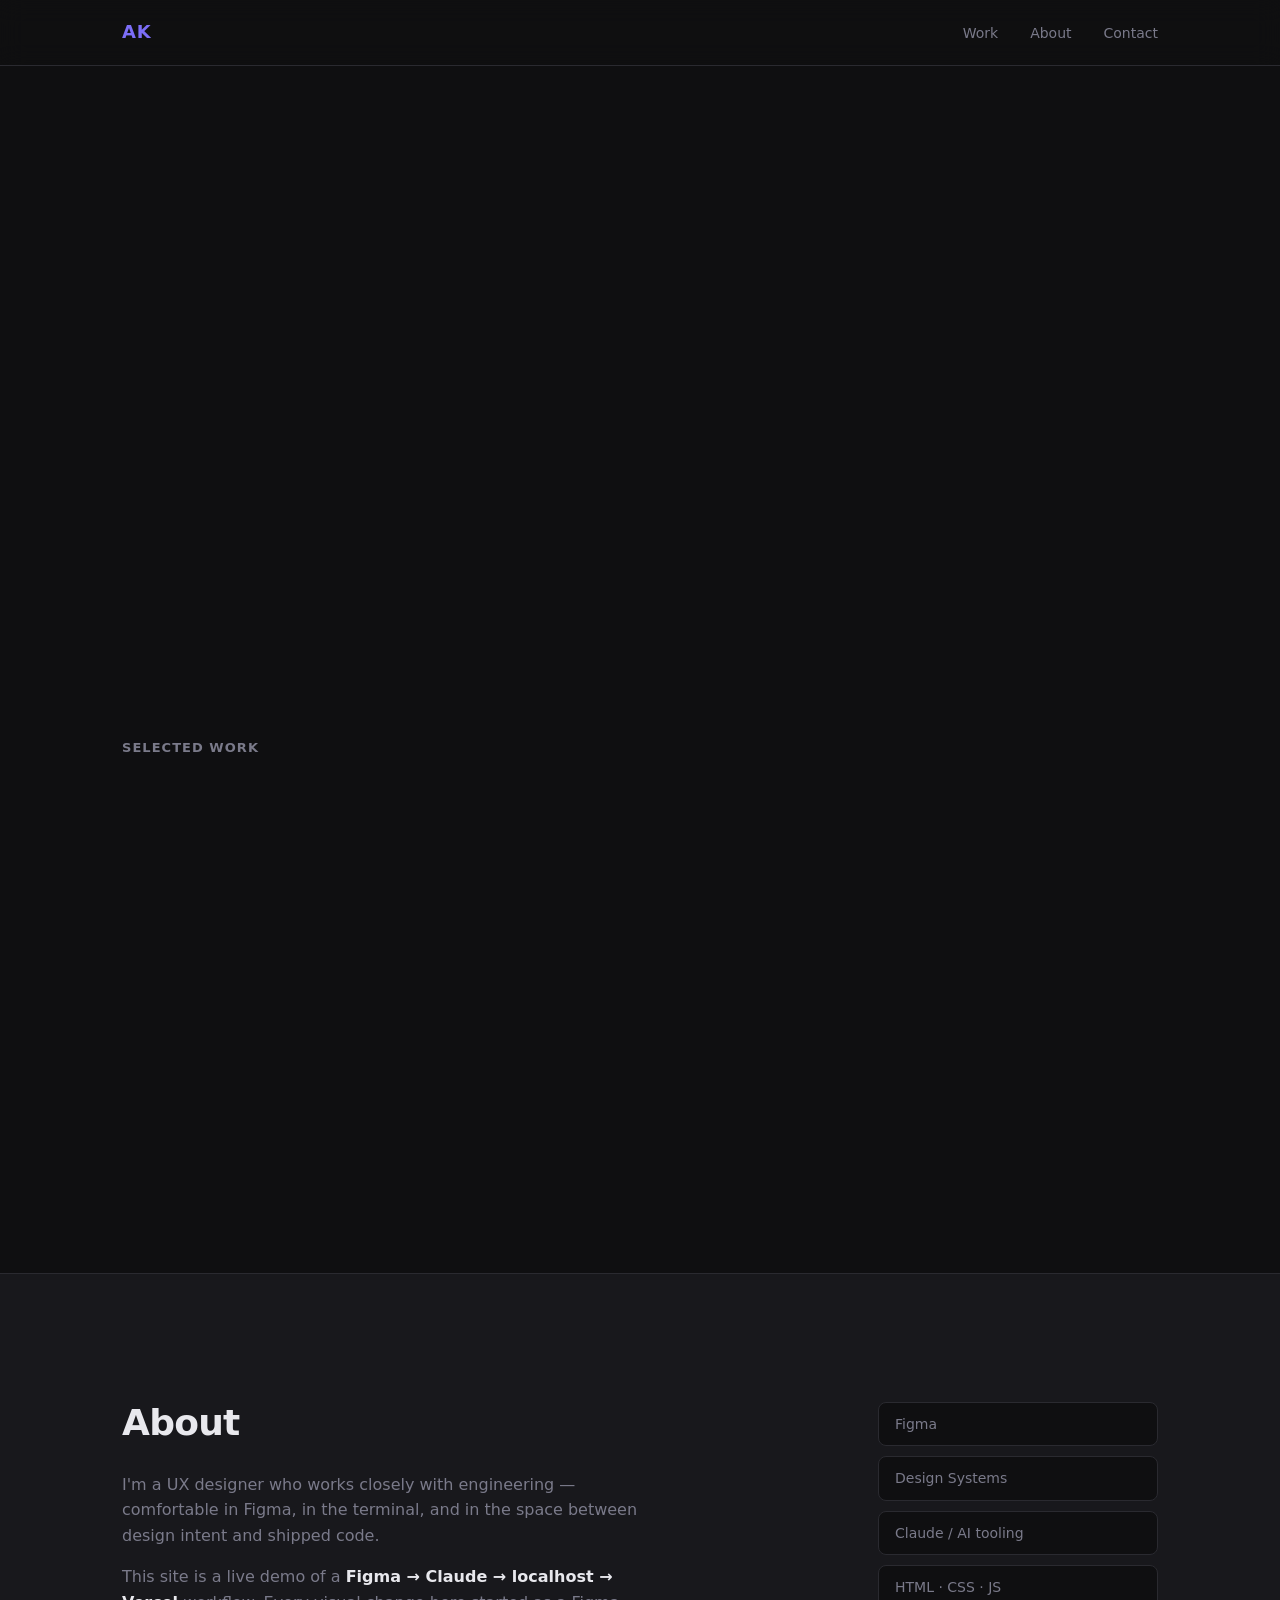
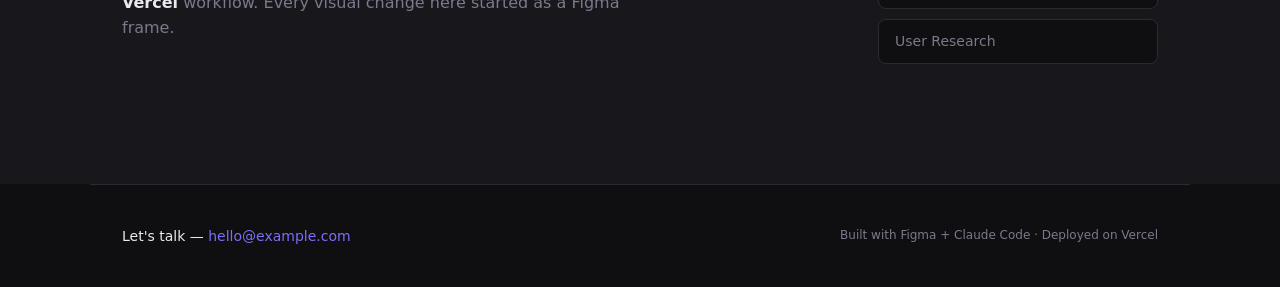
==== index.html @ 48923d6b "Initial scaffold — placeholder portfolio site" ====
<!DOCTYPE html>
<html lang="en">
<head>
  <meta charset="UTF-8" />
  <meta name="viewport" content="width=device-width, initial-scale=1.0" />
  <title>Akanksha — UX Designer</title>
  <link rel="stylesheet" href="style.css" />
</head>
<body>
  <header class="site-header">
    <nav class="nav">
      <span class="nav-logo">AK</span>
      <ul class="nav-links">
        <li><a href="#work">Work</a></li>
        <li><a href="#about">About</a></li>
        <li><a href="#contact">Contact</a></li>
      </ul>
    </nav>
  </header>

  <main>
    <section class="hero">
      <p class="hero-label">UX Designer · Design Systems · AI Workflows</p>
      <h1 class="hero-heading">Designing at the intersection of<br /><em>clarity and complexity.</em></h1>
      <a href="#work" class="btn btn-primary">View Work</a>
    </section>

    <section class="work" id="work">
      <h2 class="section-title">Selected Work</h2>
      <div class="card-grid">
        <article class="card">
          <div class="card-thumb card-thumb--1"></div>
          <div class="card-body">
            <span class="card-tag">Design System</span>
            <h3>Component Library</h3>
            <p>Building scalable UI foundations for enterprise products.</p>
          </div>
        </article>
        <article class="card">
          <div class="card-thumb card-thumb--2"></div>
          <div class="card-body">
            <span class="card-tag">AI Workflow</span>
            <h3>Figma → Code Pipeline</h3>
            <p>Exploring how designers can ship directly with AI assistance.</p>
          </div>
        </article>
        <article class="card">
          <div class="card-thumb card-thumb--3"></div>
          <div class="card-body">
            <span class="card-tag">Product Design</span>
            <h3>Agent Studio</h3>
            <p>Visual composer for insurance AI workflows.</p>
          </div>
        </article>
      </div>
    </section>

    <section class="about" id="about">
      <div class="about-inner">
        <div class="about-text">
          <h2>About</h2>
          <p>I'm a UX designer who works closely with engineering — comfortable in Figma, in the terminal, and in the space between design intent and shipped code.</p>
          <p>This site is a live demo of a <strong>Figma → Claude → localhost → Vercel</strong> workflow. Every visual change here started as a Figma frame.</p>
        </div>
        <div class="about-aside">
          <ul class="skills-list">
            <li>Figma</li>
            <li>Design Systems</li>
            <li>Claude / AI tooling</li>
            <li>HTML · CSS · JS</li>
            <li>User Research</li>
          </ul>
        </div>
      </div>
    </section>
  </main>

  <footer class="site-footer" id="contact">
    <p>Let's talk — <a href="mailto:hello@example.com">hello@example.com</a></p>
    <p class="footer-note">Built with Figma + Claude Code · Deployed on Vercel</p>
  </footer>

  <script src="script.js"></script>
</body>
</html>
---- style.css ----
/* ── Reset & base ── */
*, *::before, *::after { box-sizing: border-box; margin: 0; padding: 0; }

:root {
  --color-bg:        #0f0f11;
  --color-surface:   #18181c;
  --color-border:    #2a2a30;
  --color-text:      #e8e8ed;
  --color-muted:     #7a7a8a;
  --color-accent:    #7c6ef7;
  --color-accent-2:  #f07a4a;

  --font-sans: 'Inter', system-ui, sans-serif;
  --font-serif: 'Georgia', serif;

  --radius: 12px;
  --max-w: 1100px;
  --section-gap: 120px;
}

html { scroll-behavior: smooth; }

body {
  background: var(--color-bg);
  color: var(--color-text);
  font-family: var(--font-sans);
  font-size: 16px;
  line-height: 1.6;
  -webkit-font-smoothing: antialiased;
}

a { color: inherit; text-decoration: none; }

/* ── Nav ── */
.site-header {
  position: sticky;
  top: 0;
  z-index: 100;
  background: rgba(15, 15, 17, 0.8);
  backdrop-filter: blur(12px);
  border-bottom: 1px solid var(--color-border);
}

.nav {
  max-width: var(--max-w);
  margin: 0 auto;
  padding: 18px 32px;
  display: flex;
  align-items: center;
  justify-content: space-between;
}

.nav-logo {
  font-weight: 700;
  font-size: 18px;
  letter-spacing: 0.04em;
  color: var(--color-accent);
}

.nav-links {
  list-style: none;
  display: flex;
  gap: 32px;
}

.nav-links a {
  color: var(--color-muted);
  font-size: 14px;
  font-weight: 500;
  transition: color 0.2s;
}

.nav-links a:hover { color: var(--color-text); }

/* ── Hero ── */
.hero {
  max-width: var(--max-w);
  margin: 0 auto;
  padding: 120px 32px 100px;
}

.hero-label {
  font-size: 13px;
  font-weight: 500;
  letter-spacing: 0.08em;
  text-transform: uppercase;
  color: var(--color-accent);
  margin-bottom: 24px;
}

.hero-heading {
  font-size: clamp(36px, 6vw, 72px);
  font-weight: 700;
  line-height: 1.1;
  letter-spacing: -0.02em;
  margin-bottom: 40px;
  max-width: 800px;
}

.hero-heading em {
  font-style: normal;
  color: var(--color-accent);
}

/* ── Buttons ── */
.btn {
  display: inline-block;
  padding: 14px 28px;
  border-radius: 8px;
  font-size: 14px;
  font-weight: 600;
  transition: opacity 0.2s, transform 0.15s;
}

.btn:hover { opacity: 0.85; transform: translateY(-1px); }

.btn-primary {
  background: var(--color-accent);
  color: #fff;
}

/* ── Work section ── */
.work {
  max-width: var(--max-w);
  margin: 0 auto;
  padding: 0 32px var(--section-gap);
}

.section-title {
  font-size: 13px;
  font-weight: 600;
  letter-spacing: 0.08em;
  text-transform: uppercase;
  color: var(--color-muted);
  margin-bottom: 40px;
}

.card-grid {
  display: grid;
  grid-template-columns: repeat(auto-fill, minmax(300px, 1fr));
  gap: 20px;
}

.card {
  background: var(--color-surface);
  border: 1px solid var(--color-border);
  border-radius: var(--radius);
  overflow: hidden;
  transition: transform 0.2s, border-color 0.2s;
  cursor: pointer;
}

.card:hover {
  transform: translateY(-4px);
  border-color: var(--color-accent);
}

.card-thumb {
  height: 200px;
  background: var(--color-border);
}

.card-thumb--1 { background: linear-gradient(135deg, #2d2060 0%, #7c6ef7 100%); }
.card-thumb--2 { background: linear-gradient(135deg, #3d1f10 0%, #f07a4a 100%); }
.card-thumb--3 { background: linear-gradient(135deg, #0d2d20 0%, #3dba8a 100%); }

.card-body { padding: 20px; }

.card-tag {
  display: inline-block;
  font-size: 11px;
  font-weight: 600;
  letter-spacing: 0.06em;
  text-transform: uppercase;
  color: var(--color-accent);
  margin-bottom: 10px;
}

.card-body h3 {
  font-size: 18px;
  font-weight: 600;
  margin-bottom: 8px;
}

.card-body p {
  font-size: 14px;
  color: var(--color-muted);
  line-height: 1.5;
}

/* ── About ── */
.about {
  border-top: 1px solid var(--color-border);
  background: var(--color-surface);
}

.about-inner {
  max-width: var(--max-w);
  margin: 0 auto;
  padding: var(--section-gap) 32px;
  display: grid;
  grid-template-columns: 1fr 280px;
  gap: 80px;
  align-items: start;
}

.about-text h2 {
  font-size: 36px;
  font-weight: 700;
  letter-spacing: -0.02em;
  margin-bottom: 20px;
}

.about-text p {
  color: var(--color-muted);
  max-width: 520px;
  margin-bottom: 16px;
}

.about-text strong { color: var(--color-text); }

.skills-list {
  list-style: none;
  display: flex;
  flex-direction: column;
  gap: 10px;
  padding-top: 8px;
}

.skills-list li {
  font-size: 14px;
  font-weight: 500;
  color: var(--color-muted);
  padding: 10px 16px;
  background: var(--color-bg);
  border: 1px solid var(--color-border);
  border-radius: 8px;
}

/* ── Footer ── */
.site-footer {
  border-top: 1px solid var(--color-border);
  max-width: var(--max-w);
  margin: 0 auto;
  padding: 40px 32px;
  display: flex;
  justify-content: space-between;
  align-items: center;
  font-size: 14px;
}

.site-footer a { color: var(--color-accent); }
.site-footer a:hover { text-decoration: underline; }

.footer-note { color: var(--color-muted); font-size: 12px; }

/* ── Scroll fade ── */
.fade-target { opacity: 0; transform: translateY(16px); transition: opacity 0.5s ease, transform 0.5s ease; }
.fade-target.visible { opacity: 1; transform: none; }

/* ── Responsive ── */
@media (max-width: 720px) {
  .about-inner { grid-template-columns: 1fr; gap: 40px; }
  .site-footer { flex-direction: column; gap: 8px; text-align: center; }
  .nav { padding: 16px 20px; }
  .hero { padding: 80px 20px 60px; }
  .work { padding: 0 20px 80px; }
}
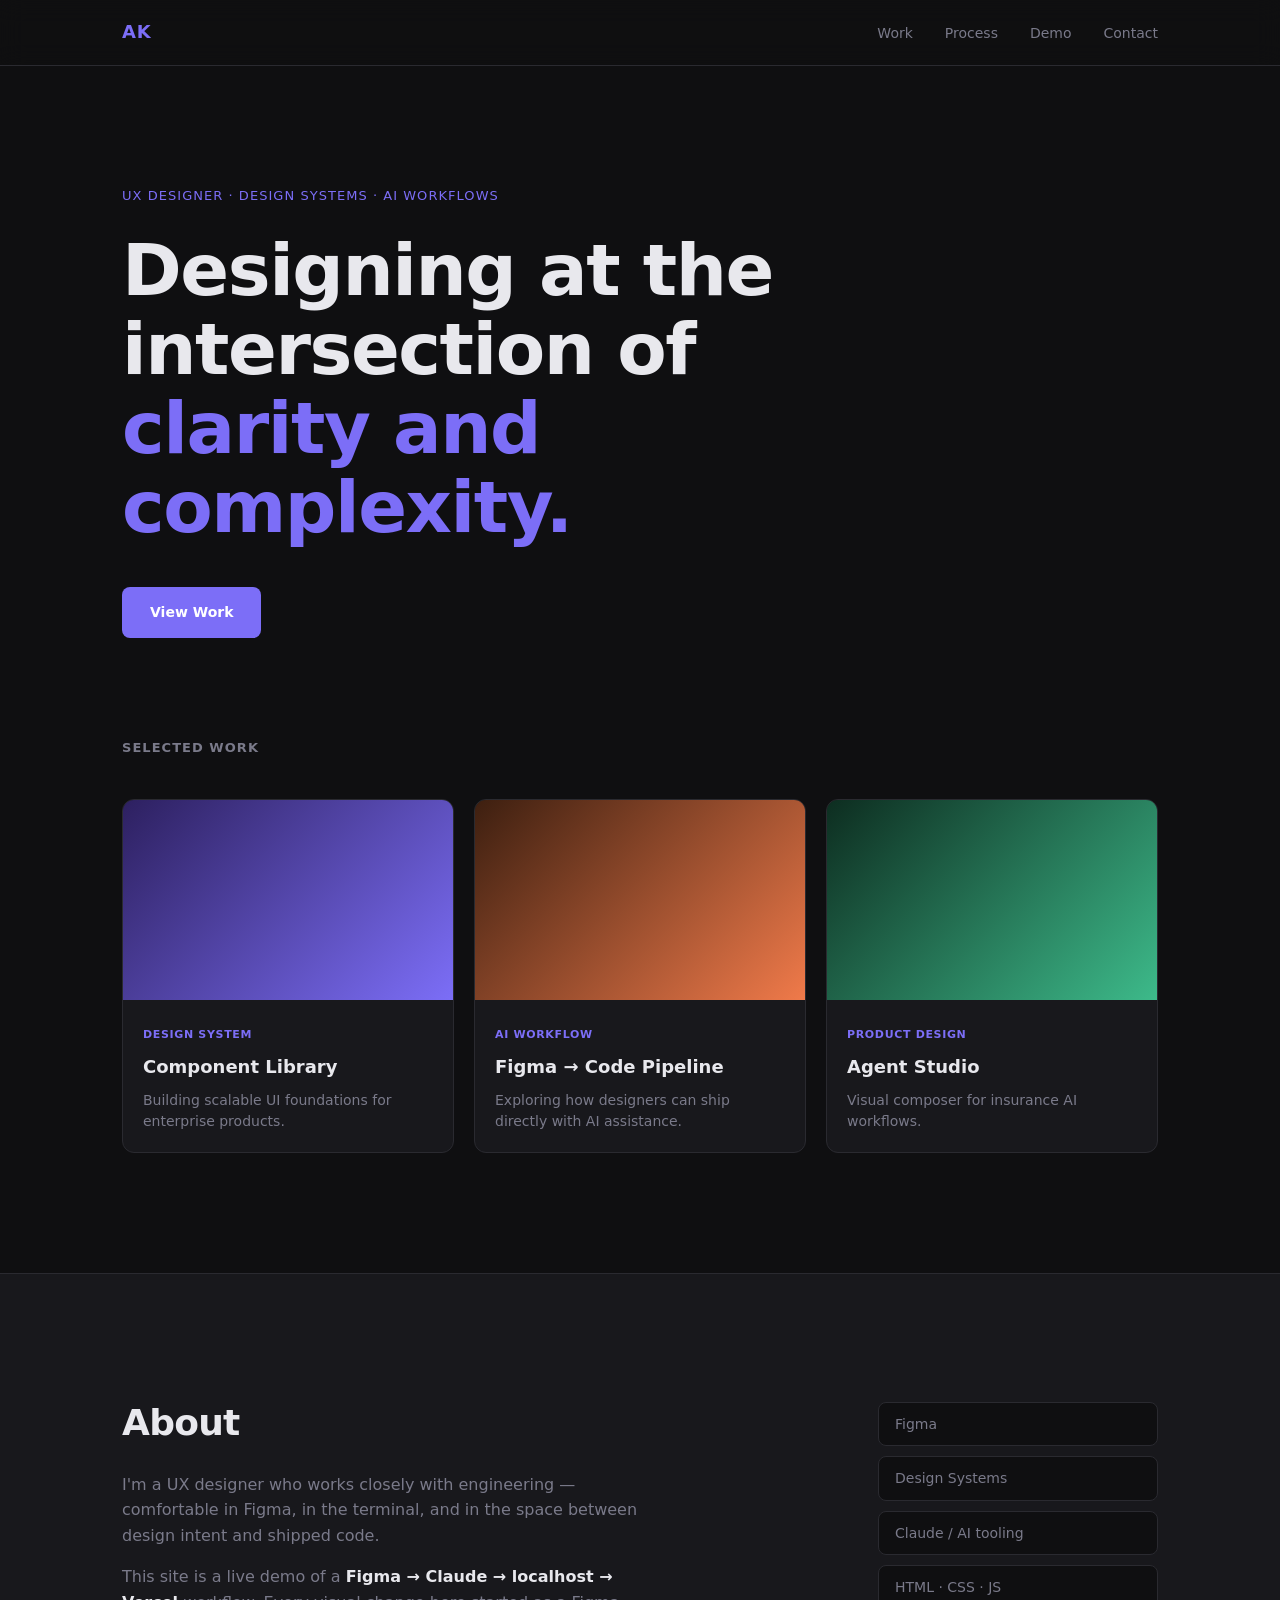
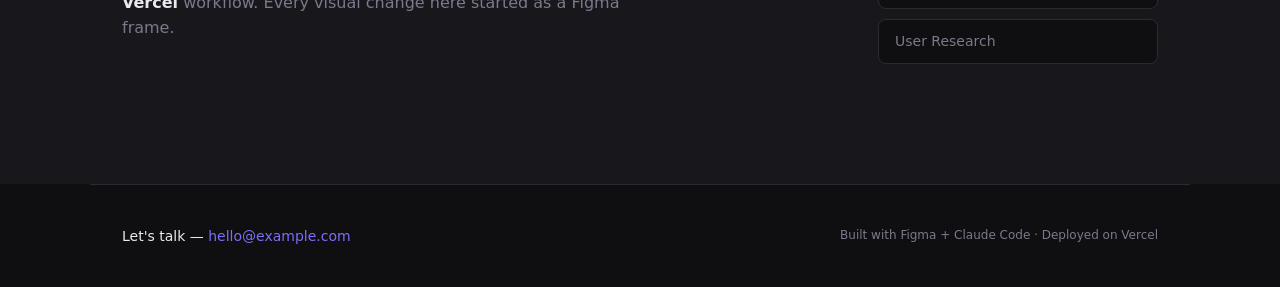
==== commit a0ea930a: "Add process page with workflow illustrations, demo page, and update nav" ====
--- a/index.html
+++ b/index.html
@@ -12,7 +12,8 @@
       <span class="nav-logo">AK</span>
       <ul class="nav-links">
         <li><a href="#work">Work</a></li>
-        <li><a href="#about">About</a></li>
+        <li><a href="process.html">Process</a></li>
+        <li><a href="demo.html">Demo</a></li>
         <li><a href="#contact">Contact</a></li>
       </ul>
     </nav>
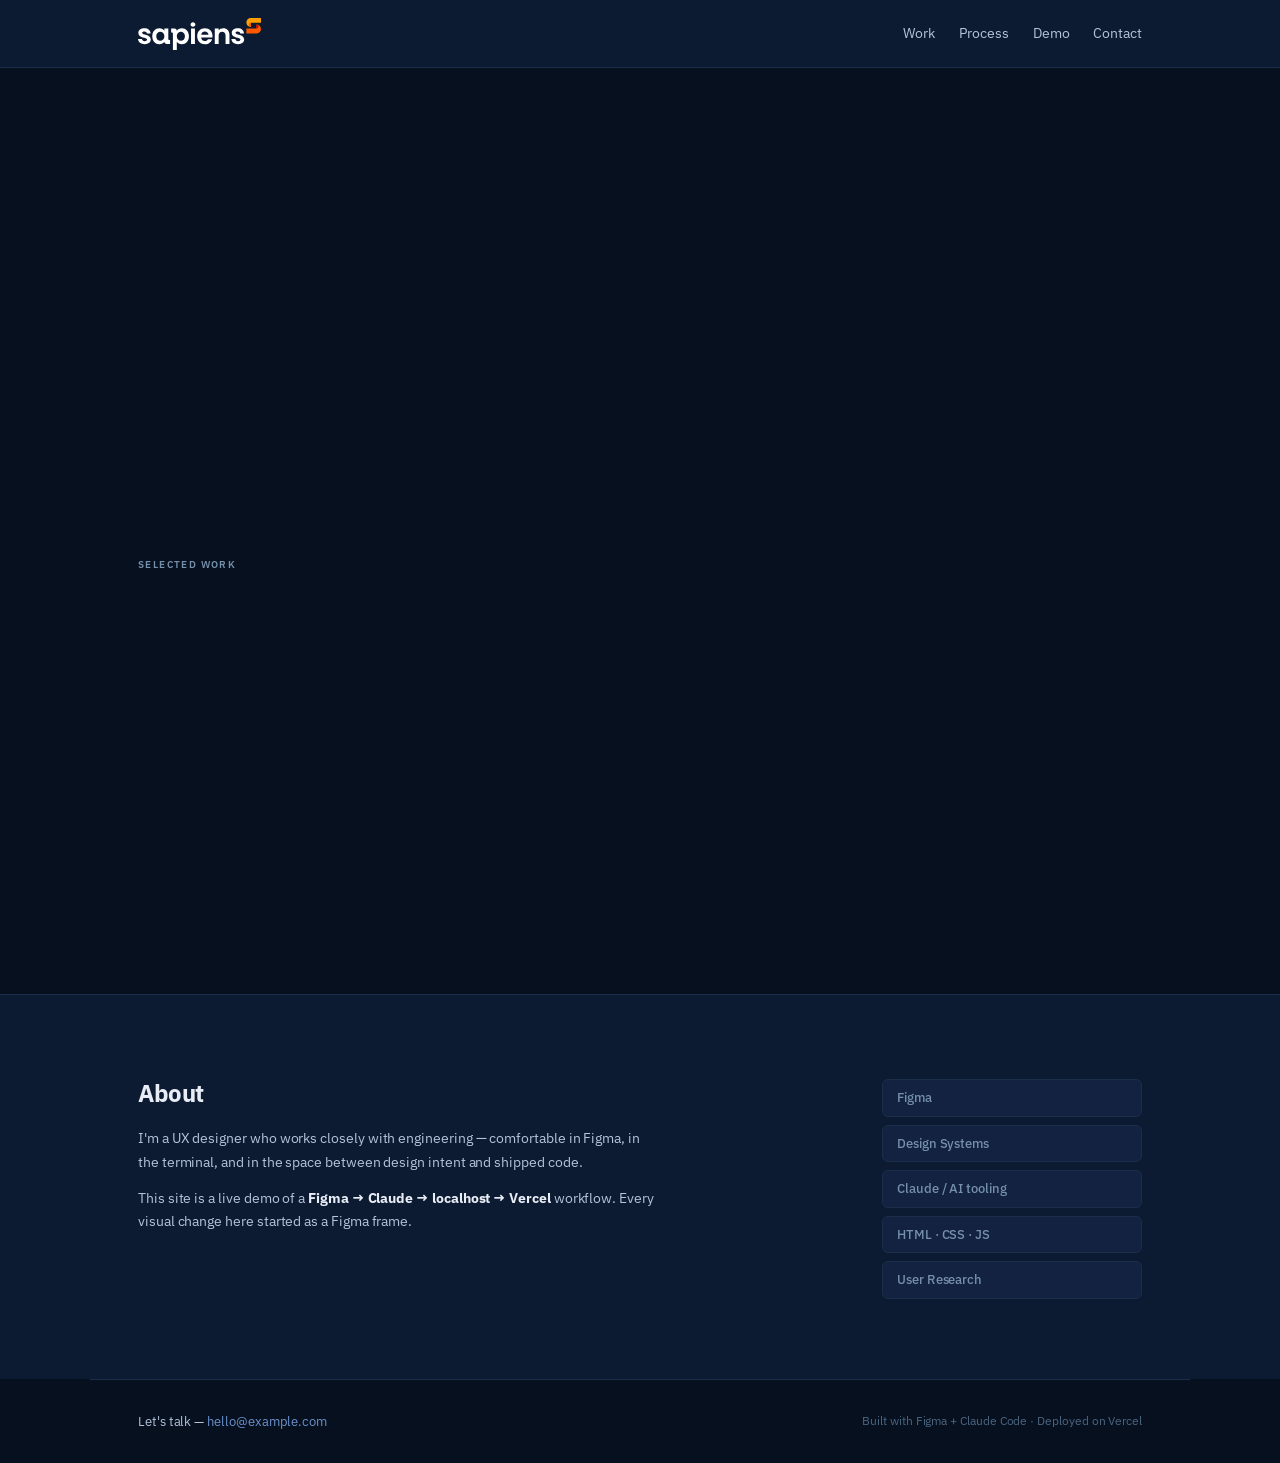
==== commit 613e1360: "Add Sapiens logo, favicon, and apply full design system tokens" ====
--- a/index.html
+++ b/index.html
@@ -4,12 +4,13 @@
   <meta charset="UTF-8" />
   <meta name="viewport" content="width=device-width, initial-scale=1.0" />
   <title>Akanksha — UX Designer</title>
+  <link rel="icon" type="image/svg+xml" href="favicon.svg" />
   <link rel="stylesheet" href="style.css" />
 </head>
 <body>
   <header class="site-header">
     <nav class="nav">
-      <span class="nav-logo">AK</span>
+      <a href="index.html" class="nav-logo"><img src="images/sapiens-logo.svg" alt="Sapiens" /></a>
       <ul class="nav-links">
         <li><a href="#work">Work</a></li>
         <li><a href="process.html">Process</a></li>
--- a/style.css
+++ b/style.css
@@ -1,268 +1,388 @@
-/* ── Reset & base ── */
+/* ── Sapiens Design Tokens ── */
+@import url('https://fonts.googleapis.com/css2?family=IBM+Plex+Mono:wght@400;500;600&family=IBM+Plex+Sans:wght@300;400;500;600;700&display=swap');
+
+:root {
+  /* Surfaces */
+  --bg:              #07101F;
+  --bg-canvas:       #050D17;
+  --surface:         #0D1B32;
+  --surface-solid:   #0D1B32;
+  --surface-raised:  #132240;
+  --surface-sunken:  #060C18;
+
+  /* Borders */
+  --border:          #1A2E4A;
+  --border-strong:   #243D63;
+  --border-subtle:   #0D1D32;
+
+  /* Text */
+  --text-primary:    #E8EDF5;
+  --text-secondary:  #B4C4D8;
+  --text-muted:      #7590AA;
+  --text-subtle:     #4C6580;
+  --text-disabled:   #334E65;
+  --text-on-fill:    #ffffff;
+
+  /* Brand — Saphire navy */
+  --primary:         #6B91CC;
+  --primary-hover:   #7BA1DA;
+  --primary-active:  #4A6BAA;
+  --primary-soft:    rgb(107 145 204 / 0.15);
+  --primary-ring:    rgb(107 145 204 / 0.38);
+  --brand:           var(--primary);
+  --brand-fill:      #3A5FAA;
+  --brand-fill-hover:#4A70BC;
+  --brand-grad-from: #3A5FAA;
+  --brand-grad-to:   #22419C;
+
+  /* Accent — Mandarin orange (nav underline ONLY) */
+  --accent:          #FF5900;
+  --accent-soft:     rgb(255 89 0 / 0.12);
+  --nav-underline:   #FF8240;
+
+  /* Status */
+  --success:         #34D399;
+  --success-soft:    rgb(52 211 153 / 0.12);
+  --warning:         #FBBF24;
+  --warning-soft:    rgb(251 191 36 / 0.12);
+  --danger:          #F87171;
+  --danger-soft:     rgb(248 113 113 / 0.12);
+  --danger-fill:     #C1443C;
+  --info:            #60A5FA;
+  --info-soft:       rgb(96 165 250 / 0.12);
+
+  /* Shadows */
+  --shadow-sm: 0 1px 0 rgb(255 255 255 / 0.03) inset, 0 1px 3px rgb(0 0 0 / 0.3);
+  --shadow-md: 0 2px 4px rgb(0 0 0 / 0.28), 0 8px 20px rgb(0 0 0 / 0.28);
+  --shadow-lg: 0 4px 8px rgb(0 0 0 / 0.35), 0 16px 40px rgb(0 0 0 / 0.42);
+  --shadow-btn: 0 0 1px rgba(3,11,23,.30), 0 1px 1px rgba(3,11,23,.15);
+
+  /* Radii */
+  --radius-xs: 4px;
+  --radius-sm: 6px;
+  --radius:    10px;
+  --radius-lg: 14px;
+  --radius-xl: 20px;
+
+  /* Motion */
+  --duration-fast:   120ms;
+  --duration:        200ms;
+  --duration-slow:   320ms;
+  --ease:            cubic-bezier(0.4, 0, 0.2, 1);
+
+  /* Typography */
+  --font-sans: 'IBM Plex Sans', system-ui, sans-serif;
+  --font-mono: 'IBM Plex Mono', monospace;
+
+  /* Layout */
+  --max-w:     1100px;
+  --nav-h:     68px;
+}
+
+/* ── Reset ── */
 *, *::before, *::after { box-sizing: border-box; margin: 0; padding: 0; }
-
-:root {
-  --color-bg:        #0f0f11;
-  --color-surface:   #18181c;
-  --color-border:    #2a2a30;
-  --color-text:      #e8e8ed;
-  --color-muted:     #7a7a8a;
-  --color-accent:    #7c6ef7;
-  --color-accent-2:  #f07a4a;
-
-  --font-sans: 'Inter', system-ui, sans-serif;
-  --font-serif: 'Georgia', serif;
-
-  --radius: 12px;
-  --max-w: 1100px;
-  --section-gap: 120px;
-}
-
 html { scroll-behavior: smooth; }
 
 body {
-  background: var(--color-bg);
-  color: var(--color-text);
+  background: var(--bg);
+  color: var(--text-primary);
   font-family: var(--font-sans);
-  font-size: 16px;
-  line-height: 1.6;
+  font-size: 13px;
+  line-height: 1.5;
+  letter-spacing: -0.005em;
   -webkit-font-smoothing: antialiased;
+  text-rendering: optimizeLegibility;
 }
 
 a { color: inherit; text-decoration: none; }
 
-/* ── Nav ── */
+/* ── Navigation (Sapiens TopBar) ── */
 .site-header {
   position: sticky;
   top: 0;
   z-index: 100;
-  background: rgba(15, 15, 17, 0.8);
-  backdrop-filter: blur(12px);
-  border-bottom: 1px solid var(--color-border);
+  background: var(--surface-solid);
+  border-bottom: 1px solid var(--border);
+  height: var(--nav-h);
 }
 
 .nav {
   max-width: var(--max-w);
   margin: 0 auto;
-  padding: 18px 32px;
+  padding: 0 48px;
+  height: 100%;
   display: flex;
   align-items: center;
   justify-content: space-between;
 }
 
 .nav-logo {
-  font-weight: 700;
-  font-size: 18px;
-  letter-spacing: 0.04em;
-  color: var(--color-accent);
+  display: flex;
+  align-items: center;
+  height: 32px;
+}
+
+.nav-logo img {
+  height: 32px;
+  width: auto;
+  display: block;
 }
 
 .nav-links {
   list-style: none;
   display: flex;
-  gap: 32px;
+  gap: 24px;
+  align-items: center;
 }
 
 .nav-links a {
-  color: var(--color-muted);
+  position: relative;
+  color: var(--text-secondary);
   font-size: 14px;
+  font-weight: 400;
+  padding-bottom: 4px;
+  transition: color var(--duration-fast) var(--ease);
+}
+
+.nav-links a:hover { color: var(--text-primary); }
+
+/* Active nav tab — orange underline (Sapiens spec: this is the ONLY place accent is used) */
+.nav-links a[style*="color: var(--color-text)"],
+.nav-links a.active {
+  color: var(--text-primary);
   font-weight: 500;
-  transition: color 0.2s;
-}
-
-.nav-links a:hover { color: var(--color-text); }
+}
+
+.nav-links a[style*="color: var(--color-text)"]::after,
+.nav-links a.active::after {
+  content: '';
+  position: absolute;
+  bottom: -2px;
+  left: 0;
+  right: 0;
+  height: 2px;
+  border-radius: 1px;
+  background: var(--nav-underline);
+}
 
 /* ── Hero ── */
 .hero {
   max-width: var(--max-w);
   margin: 0 auto;
-  padding: 120px 32px 100px;
+  padding: 100px 48px 80px;
 }
 
 .hero-label {
-  font-size: 13px;
-  font-weight: 500;
-  letter-spacing: 0.08em;
+  font-size: 10px;
+  font-weight: 600;
+  letter-spacing: 0.14em;
   text-transform: uppercase;
-  color: var(--color-accent);
-  margin-bottom: 24px;
+  color: var(--text-muted);
+  margin-bottom: 20px;
 }
 
 .hero-heading {
-  font-size: clamp(36px, 6vw, 72px);
+  font-size: clamp(32px, 5vw, 60px);
   font-weight: 700;
   line-height: 1.1;
   letter-spacing: -0.02em;
-  margin-bottom: 40px;
+  color: var(--text-primary);
+  margin-bottom: 36px;
   max-width: 800px;
 }
 
 .hero-heading em {
   font-style: normal;
-  color: var(--color-accent);
+  background: linear-gradient(135deg, var(--brand-grad-from), var(--brand-grad-to));
+  -webkit-background-clip: text;
+  -webkit-text-fill-color: transparent;
+  background-clip: text;
 }
 
 /* ── Buttons ── */
 .btn {
-  display: inline-block;
-  padding: 14px 28px;
-  border-radius: 8px;
+  display: inline-flex;
+  align-items: center;
+  gap: 6px;
+  padding: 0 20px;
+  height: 40px;
+  border-radius: var(--radius-sm);
+  font-family: var(--font-sans);
   font-size: 14px;
-  font-weight: 600;
-  transition: opacity 0.2s, transform 0.15s;
-}
-
-.btn:hover { opacity: 0.85; transform: translateY(-1px); }
+  font-weight: 500;
+  transition: background var(--duration-fast) var(--ease),
+              box-shadow var(--duration-fast) var(--ease),
+              transform var(--duration-fast) var(--ease);
+  box-shadow: var(--shadow-btn);
+  cursor: pointer;
+  border: none;
+}
+
+.btn:hover { transform: translateY(-1px); }
 
 .btn-primary {
-  background: var(--color-accent);
-  color: #fff;
-}
+  background: var(--brand-fill);
+  color: var(--text-on-fill);
+}
+
+.btn-primary:hover { background: var(--brand-fill-hover); }
 
 /* ── Work section ── */
 .work {
   max-width: var(--max-w);
   margin: 0 auto;
-  padding: 0 32px var(--section-gap);
+  padding: 0 48px 80px;
 }
 
 .section-title {
-  font-size: 13px;
+  font-size: 10px;
   font-weight: 600;
-  letter-spacing: 0.08em;
+  letter-spacing: 0.14em;
   text-transform: uppercase;
-  color: var(--color-muted);
-  margin-bottom: 40px;
+  color: var(--text-muted);
+  margin-bottom: 32px;
 }
 
 .card-grid {
   display: grid;
   grid-template-columns: repeat(auto-fill, minmax(300px, 1fr));
-  gap: 20px;
+  gap: 16px;
 }
 
 .card {
-  background: var(--color-surface);
-  border: 1px solid var(--color-border);
+  background: var(--surface);
+  border: 1px solid var(--border);
   border-radius: var(--radius);
   overflow: hidden;
-  transition: transform 0.2s, border-color 0.2s;
+  box-shadow: var(--shadow-sm);
+  transition: transform var(--duration) var(--ease),
+              border-color var(--duration) var(--ease),
+              box-shadow var(--duration) var(--ease);
   cursor: pointer;
 }
 
 .card:hover {
-  transform: translateY(-4px);
-  border-color: var(--color-accent);
+  transform: translateY(-3px);
+  border-color: var(--border-strong);
+  box-shadow: var(--shadow-md);
 }
 
 .card-thumb {
-  height: 200px;
-  background: var(--color-border);
-}
-
-.card-thumb--1 { background: linear-gradient(135deg, #2d2060 0%, #7c6ef7 100%); }
-.card-thumb--2 { background: linear-gradient(135deg, #3d1f10 0%, #f07a4a 100%); }
-.card-thumb--3 { background: linear-gradient(135deg, #0d2d20 0%, #3dba8a 100%); }
-
-.card-body { padding: 20px; }
+  height: 180px;
+}
+
+.card-thumb--1 { background: linear-gradient(135deg, #0A1526 0%, #3A5FAA 100%); }
+.card-thumb--2 { background: linear-gradient(135deg, #1A0E00 0%, #FF5900 100%); }
+.card-thumb--3 { background: linear-gradient(135deg, #0A1B32 0%, #22419C 100%); }
+
+.card-body { padding: 16px; }
 
 .card-tag {
   display: inline-block;
-  font-size: 11px;
+  font-size: 10px;
   font-weight: 600;
-  letter-spacing: 0.06em;
+  letter-spacing: 0.12em;
   text-transform: uppercase;
-  color: var(--color-accent);
-  margin-bottom: 10px;
+  color: var(--primary);
+  margin-bottom: 8px;
 }
 
 .card-body h3 {
-  font-size: 18px;
+  font-size: 15px;
   font-weight: 600;
-  margin-bottom: 8px;
+  color: var(--text-primary);
+  margin-bottom: 6px;
 }
 
 .card-body p {
-  font-size: 14px;
-  color: var(--color-muted);
-  line-height: 1.5;
+  font-size: 13px;
+  color: var(--text-muted);
+  line-height: 1.6;
 }
 
 /* ── About ── */
 .about {
-  border-top: 1px solid var(--color-border);
-  background: var(--color-surface);
+  border-top: 1px solid var(--border);
+  background: var(--surface);
 }
 
 .about-inner {
   max-width: var(--max-w);
   margin: 0 auto;
-  padding: var(--section-gap) 32px;
+  padding: 80px 48px;
   display: grid;
-  grid-template-columns: 1fr 280px;
+  grid-template-columns: 1fr 260px;
   gap: 80px;
   align-items: start;
 }
 
 .about-text h2 {
-  font-size: 36px;
+  font-size: 24px;
   font-weight: 700;
   letter-spacing: -0.02em;
-  margin-bottom: 20px;
+  color: var(--text-primary);
+  margin-bottom: 16px;
 }
 
 .about-text p {
-  color: var(--color-muted);
+  font-size: 14px;
+  color: var(--text-secondary);
   max-width: 520px;
-  margin-bottom: 16px;
-}
-
-.about-text strong { color: var(--color-text); }
+  margin-bottom: 12px;
+  line-height: 1.7;
+}
+
+.about-text strong { color: var(--text-primary); }
 
 .skills-list {
   list-style: none;
   display: flex;
   flex-direction: column;
-  gap: 10px;
-  padding-top: 8px;
+  gap: 8px;
+  padding-top: 4px;
 }
 
 .skills-list li {
-  font-size: 14px;
+  font-size: 13px;
   font-weight: 500;
-  color: var(--color-muted);
-  padding: 10px 16px;
-  background: var(--color-bg);
-  border: 1px solid var(--color-border);
-  border-radius: 8px;
+  color: var(--text-muted);
+  padding: 8px 14px;
+  background: var(--surface-raised);
+  border: 1px solid var(--border);
+  border-radius: var(--radius-sm);
 }
 
 /* ── Footer ── */
 .site-footer {
-  border-top: 1px solid var(--color-border);
-  max-width: var(--max-w);
-  margin: 0 auto;
-  padding: 40px 32px;
+  border-top: 1px solid var(--border);
+  max-width: var(--max-w);
+  margin: 0 auto;
+  padding: 32px 48px;
   display: flex;
   justify-content: space-between;
   align-items: center;
-  font-size: 14px;
-}
-
-.site-footer a { color: var(--color-accent); }
+  font-size: 13px;
+  color: var(--text-secondary);
+}
+
+.site-footer a { color: var(--primary); }
 .site-footer a:hover { text-decoration: underline; }
-
-.footer-note { color: var(--color-muted); font-size: 12px; }
+.footer-note { color: var(--text-subtle); font-size: 12px; }
 
 /* ── Scroll fade ── */
-.fade-target { opacity: 0; transform: translateY(16px); transition: opacity 0.5s ease, transform 0.5s ease; }
+.fade-target { opacity: 0; transform: translateY(12px); transition: opacity var(--duration-slow) var(--ease), transform var(--duration-slow) var(--ease); }
 .fade-target.visible { opacity: 1; transform: none; }
+
+/* ── Reduced motion ── */
+@media (prefers-reduced-motion: reduce) {
+  *, *::before, *::after { animation-duration: 0.01ms !important; transition-duration: 0.01ms !important; }
+}
 
 /* ── Responsive ── */
 @media (max-width: 720px) {
-  .about-inner { grid-template-columns: 1fr; gap: 40px; }
-  .site-footer { flex-direction: column; gap: 8px; text-align: center; }
-  .nav { padding: 16px 20px; }
-  .hero { padding: 80px 20px 60px; }
-  .work { padding: 0 20px 80px; }
-}
+  .nav { padding: 0 20px; }
+  .hero { padding: 60px 20px 48px; }
+  .work { padding: 0 20px 60px; }
+  .about-inner { grid-template-columns: 1fr; gap: 32px; padding: 48px 20px; }
+  .site-footer { flex-direction: column; gap: 8px; text-align: center; padding: 24px 20px; }
+}
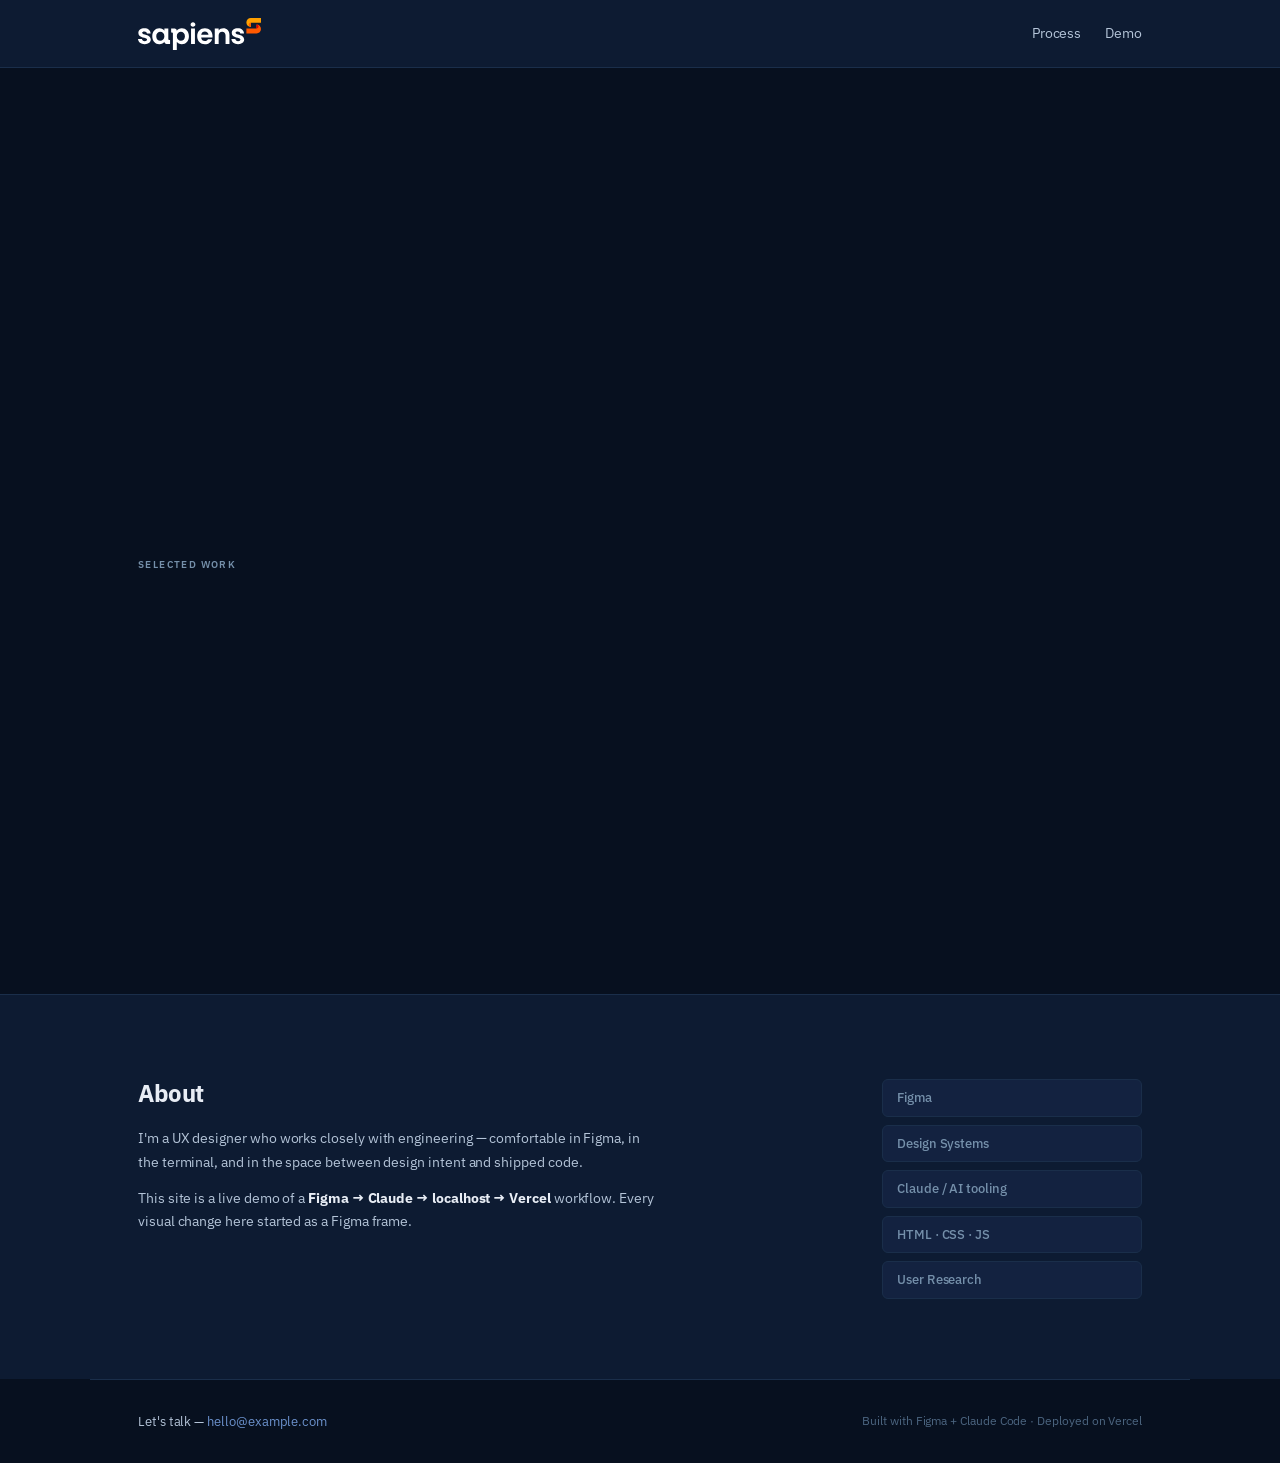
==== commit cd9c7a2f: "Add real screenshots for steps 1-8, update nav, fix layouts" ====
--- a/index.html
+++ b/index.html
@@ -12,10 +12,8 @@
     <nav class="nav">
       <a href="index.html" class="nav-logo"><img src="images/sapiens-logo.svg" alt="Sapiens" /></a>
       <ul class="nav-links">
-        <li><a href="#work">Work</a></li>
         <li><a href="process.html">Process</a></li>
         <li><a href="demo.html">Demo</a></li>
-        <li><a href="#contact">Contact</a></li>
       </ul>
     </nav>
   </header>
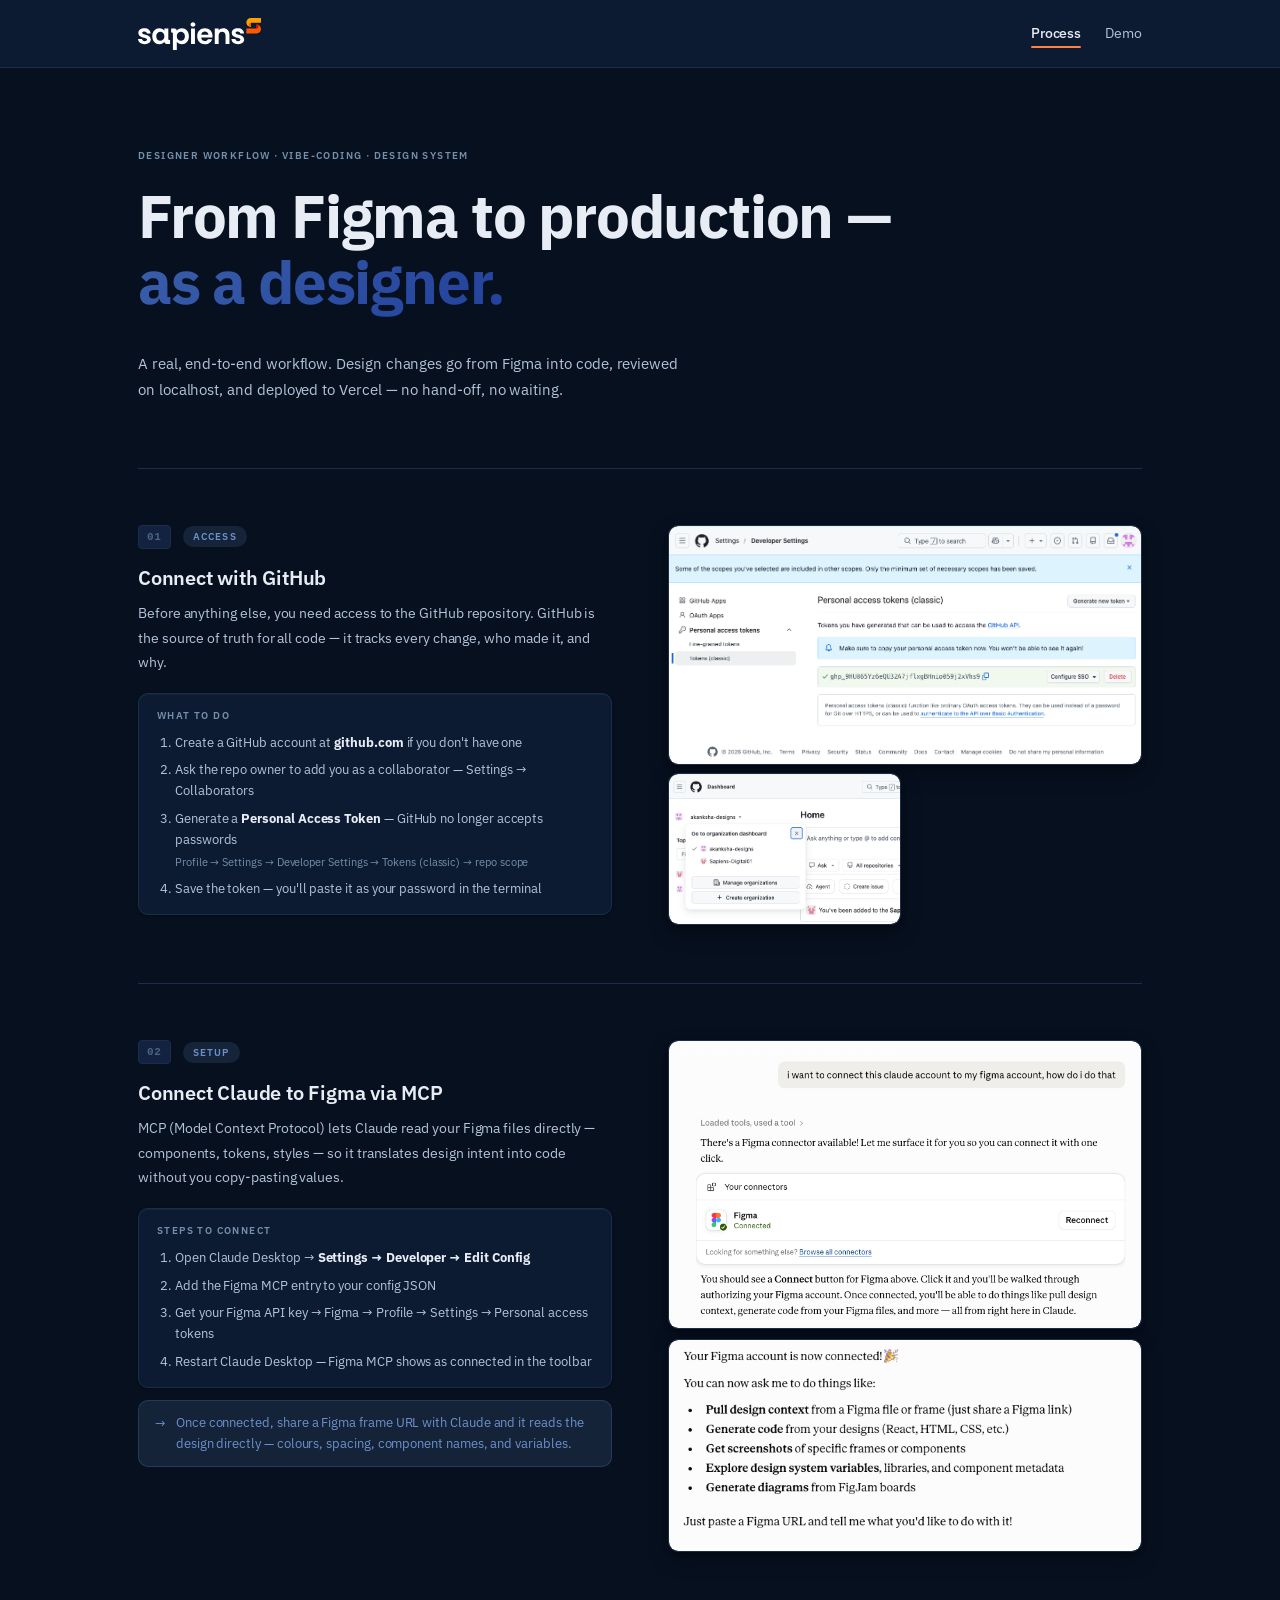
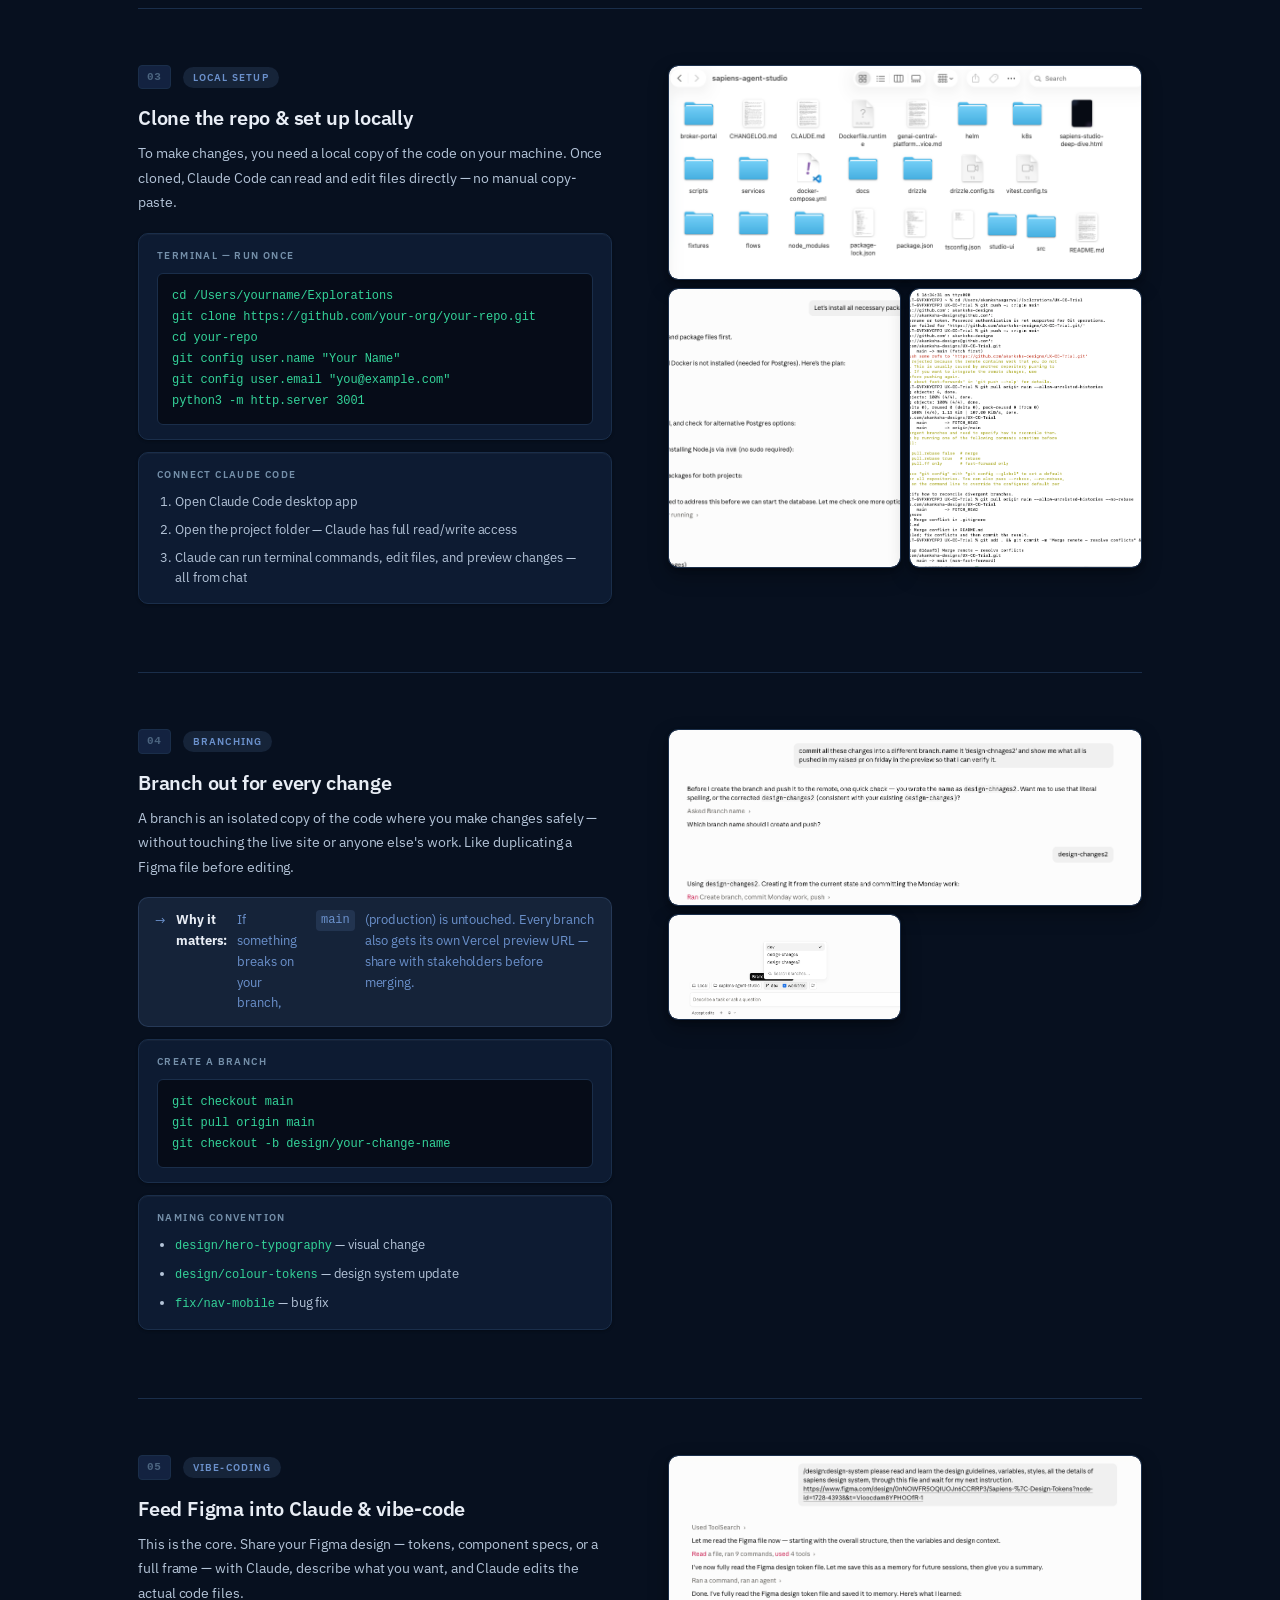
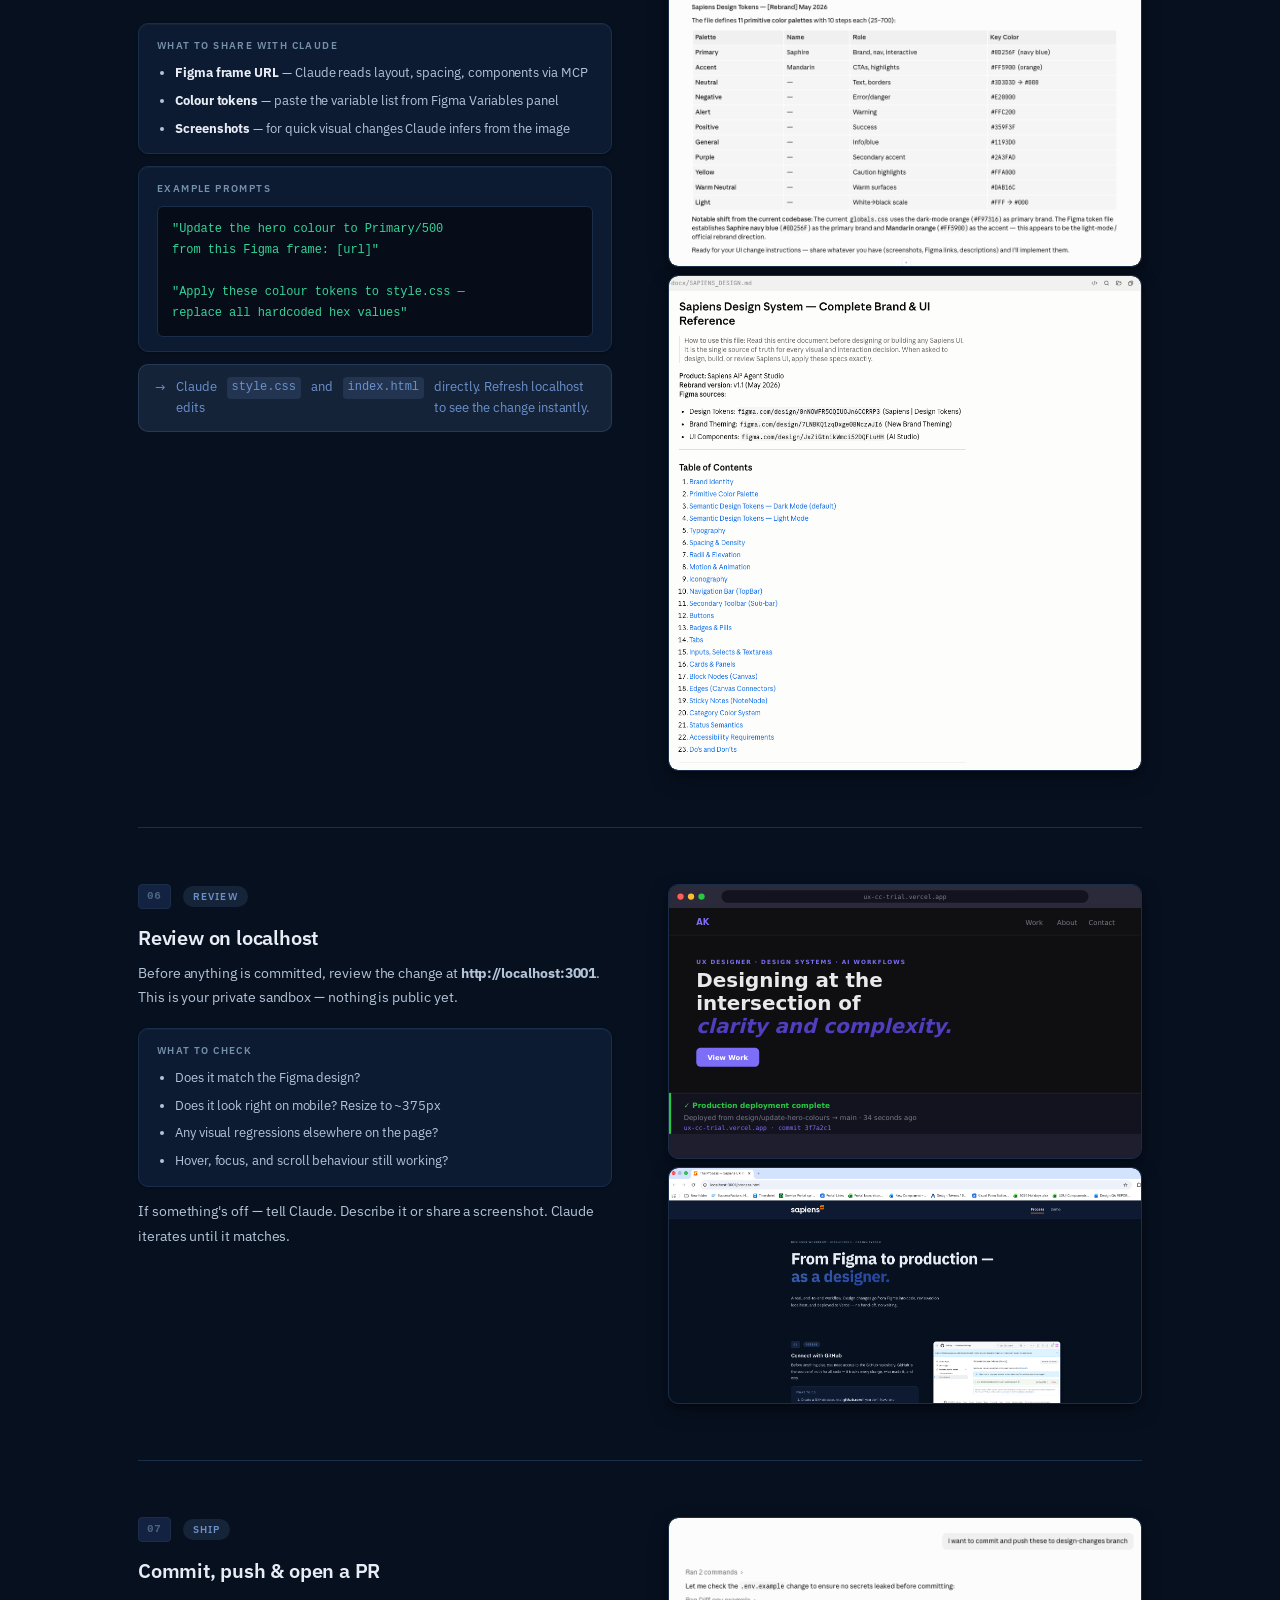
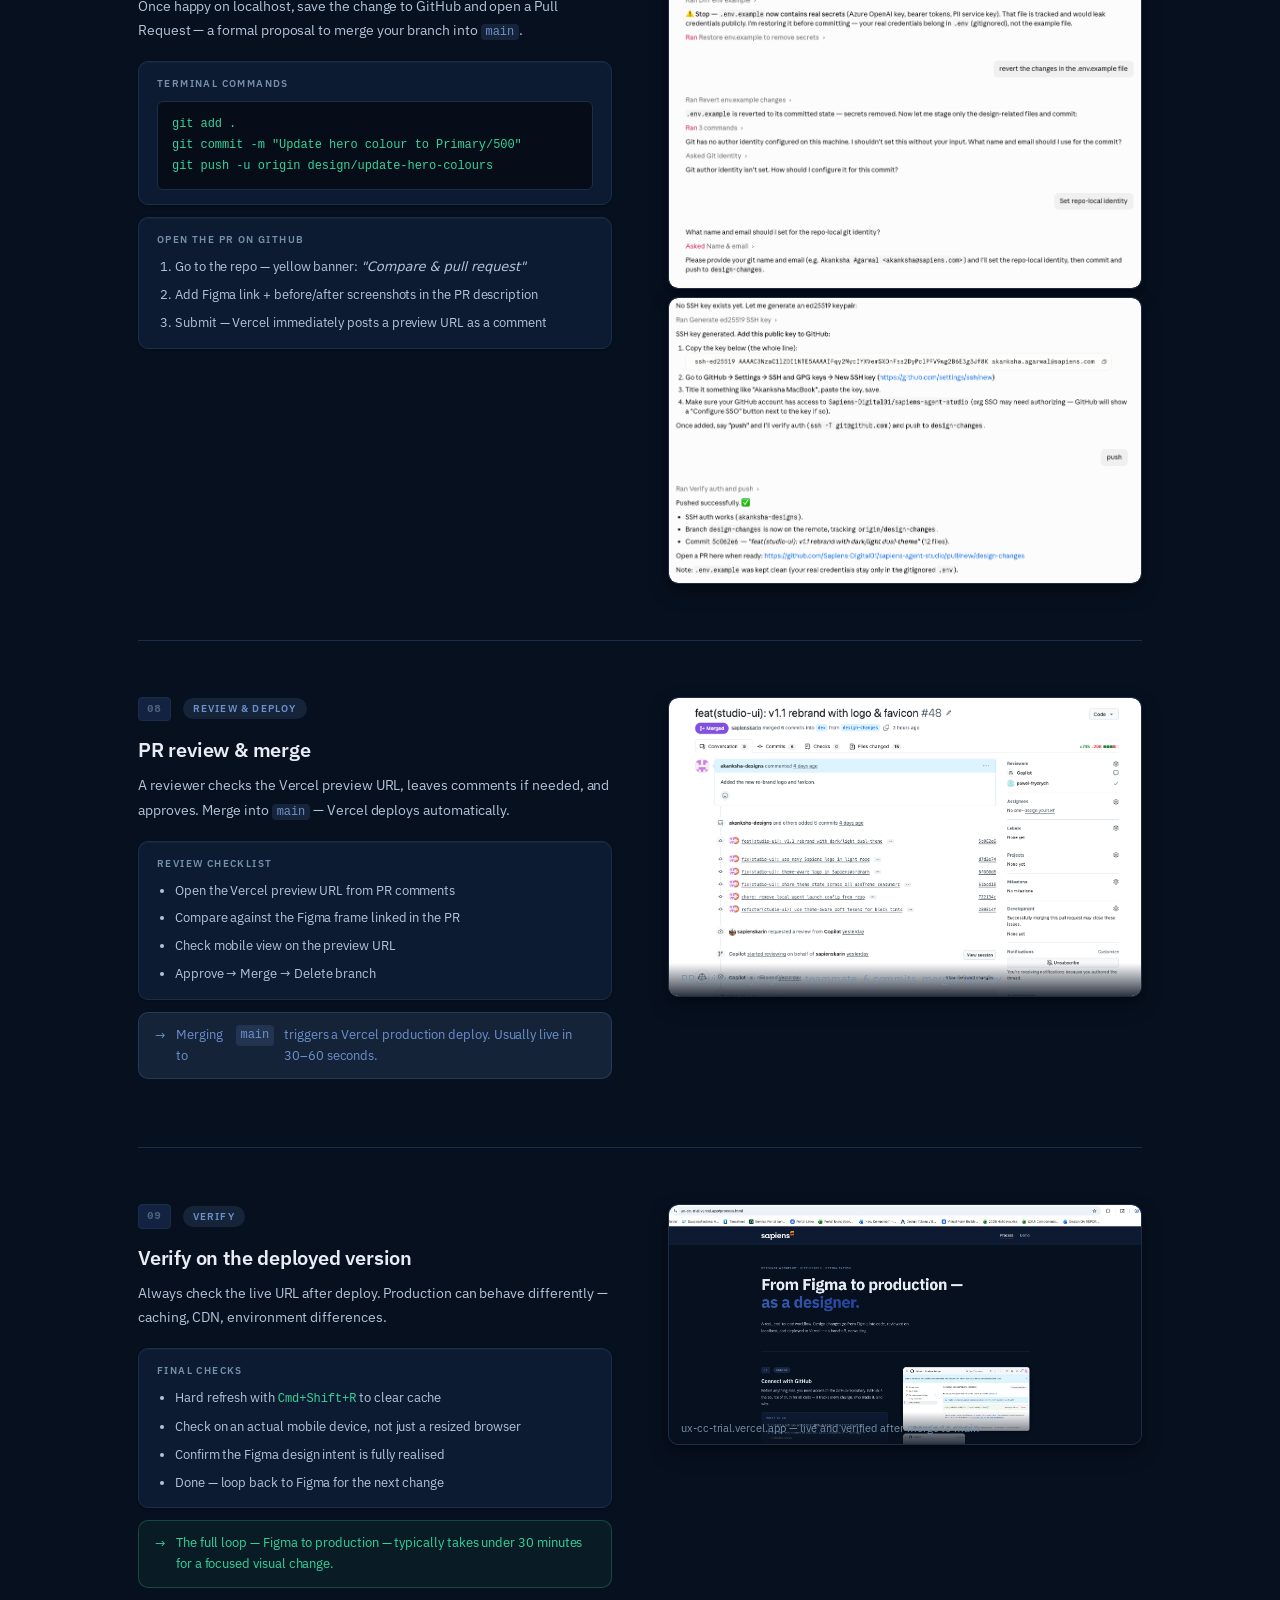
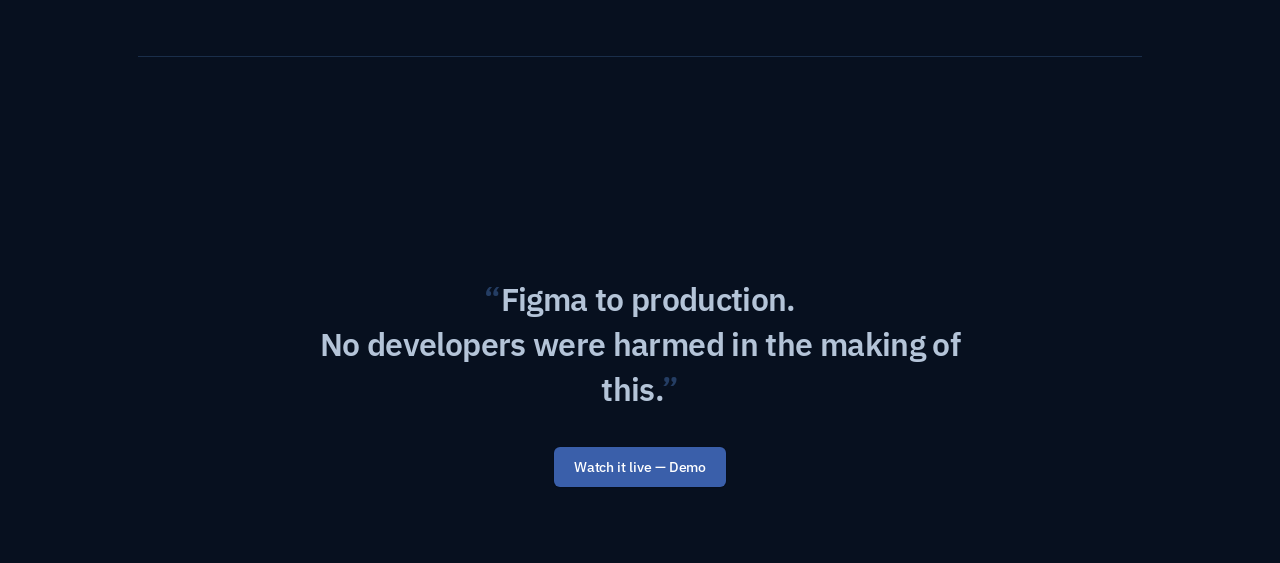
==== commit 33a71cce: "Make process page the main page, add step 9, remove footer, fix nav, cleanup" ====
--- a/index.html
+++ b/index.html
@@ -3,83 +3,392 @@
 <head>
   <meta charset="UTF-8" />
   <meta name="viewport" content="width=device-width, initial-scale=1.0" />
-  <title>Akanksha — UX Designer</title>
+  <title>The Process — Sapiens UX Workflow</title>
   <link rel="icon" type="image/svg+xml" href="favicon.svg" />
   <link rel="stylesheet" href="style.css" />
+  <link rel="stylesheet" href="process.css" />
 </head>
 <body>
   <header class="site-header">
     <nav class="nav">
       <a href="index.html" class="nav-logo"><img src="images/sapiens-logo.svg" alt="Sapiens" /></a>
       <ul class="nav-links">
-        <li><a href="process.html">Process</a></li>
+        <li><a href="index.html" class="active">Process</a></li>
         <li><a href="demo.html">Demo</a></li>
       </ul>
     </nav>
   </header>
 
-  <main>
-    <section class="hero">
-      <p class="hero-label">UX Designer · Design Systems · AI Workflows</p>
-      <h1 class="hero-heading">Designing at the intersection of<br /><em>clarity and complexity.</em></h1>
-      <a href="#work" class="btn btn-primary">View Work</a>
-    </section>
-
-    <section class="work" id="work">
-      <h2 class="section-title">Selected Work</h2>
-      <div class="card-grid">
-        <article class="card">
-          <div class="card-thumb card-thumb--1"></div>
-          <div class="card-body">
-            <span class="card-tag">Design System</span>
-            <h3>Component Library</h3>
-            <p>Building scalable UI foundations for enterprise products.</p>
-          </div>
-        </article>
-        <article class="card">
-          <div class="card-thumb card-thumb--2"></div>
-          <div class="card-body">
-            <span class="card-tag">AI Workflow</span>
-            <h3>Figma → Code Pipeline</h3>
-            <p>Exploring how designers can ship directly with AI assistance.</p>
-          </div>
-        </article>
-        <article class="card">
-          <div class="card-thumb card-thumb--3"></div>
-          <div class="card-body">
-            <span class="card-tag">Product Design</span>
-            <h3>Agent Studio</h3>
-            <p>Visual composer for insurance AI workflows.</p>
-          </div>
-        </article>
-      </div>
-    </section>
-
-    <section class="about" id="about">
-      <div class="about-inner">
-        <div class="about-text">
-          <h2>About</h2>
-          <p>I'm a UX designer who works closely with engineering — comfortable in Figma, in the terminal, and in the space between design intent and shipped code.</p>
-          <p>This site is a live demo of a <strong>Figma → Claude → localhost → Vercel</strong> workflow. Every visual change here started as a Figma frame.</p>
-        </div>
-        <div class="about-aside">
-          <ul class="skills-list">
-            <li>Figma</li>
-            <li>Design Systems</li>
-            <li>Claude / AI tooling</li>
-            <li>HTML · CSS · JS</li>
-            <li>User Research</li>
-          </ul>
-        </div>
-      </div>
-    </section>
+  <main class="process-main">
+
+    <div class="process-hero">
+      <p class="hero-label">Designer Workflow · Vibe-Coding · Design System</p>
+      <h1 class="hero-heading">From Figma to production —<br /><em>as a designer.</em></h1>
+      <p class="process-hero-sub">A real, end-to-end workflow. Design changes go from Figma into code, reviewed on localhost, and deployed to Vercel — no hand-off, no waiting.</p>
+    </div>
+
+    <div class="steps">
+
+      <!-- ─── Step 1 ─── -->
+      <article class="step">
+        <div class="step-body">
+          <div class="step-content">
+            <div class="step-header">
+              <span class="step-number">01</span>
+              <span class="step-tag">Access</span>
+            </div>
+            <h2>Connect with GitHub</h2>
+            <p>Before anything else, you need access to the GitHub repository. GitHub is the source of truth for all code — it tracks every change, who made it, and why.</p>
+            <div class="step-block">
+              <p class="step-block-label">What to do</p>
+              <ol>
+                <li>Create a GitHub account at <strong>github.com</strong> if you don't have one</li>
+                <li>Ask the repo owner to add you as a collaborator — Settings → Collaborators</li>
+                <li>Generate a <strong>Personal Access Token</strong> — GitHub no longer accepts passwords<br />
+                  <span class="muted">Profile → Settings → Developer Settings → Tokens (classic) → repo scope</span></li>
+                <li>Save the token — you'll paste it as your password in the terminal</li>
+              </ol>
+            </div>
+          </div>
+          <div class="step-images" data-count="2">
+            <div class="img-collage img-collage--s1">
+              <figure class="img-slot img-slot--landscape">
+                <img src="images/s1-github-pat.png" alt="GitHub Personal Access Tokens page" />
+                <figcaption>Settings → Developer Settings → Personal access tokens (classic)</figcaption>
+              </figure>
+              <figure class="img-slot img-slot--portrait">
+                <img src="images/s1-github-orgs.png" alt="GitHub org switcher" />
+                <figcaption>Switch between your personal account and org</figcaption>
+              </figure>
+            </div>
+          </div>
+        </div>
+      </article>
+
+      <!-- ─── Step 2 ─── -->
+      <article class="step">
+        <div class="step-body">
+          <div class="step-content">
+            <div class="step-header">
+              <span class="step-number">02</span>
+              <span class="step-tag">Setup</span>
+            </div>
+            <h2>Connect Claude to Figma via MCP</h2>
+            <p>MCP (Model Context Protocol) lets Claude read your Figma files directly — components, tokens, styles — so it translates design intent into code without you copy-pasting values.</p>
+            <div class="step-block">
+              <p class="step-block-label">Steps to connect</p>
+              <ol>
+                <li>Open Claude Desktop → <strong>Settings → Developer → Edit Config</strong></li>
+                <li>Add the Figma MCP entry to your config JSON</li>
+                <li>Get your Figma API key → Figma → Profile → Settings → Personal access tokens</li>
+                <li>Restart Claude Desktop — Figma MCP shows as connected in the toolbar</li>
+              </ol>
+            </div>
+            <div class="step-callout">
+              <span class="callout-icon">→</span>
+              Once connected, share a Figma frame URL with Claude and it reads the design directly — colours, spacing, component names, and variables.
+            </div>
+          </div>
+          <div class="step-images" data-count="2">
+            <div class="img-collage img-collage--s2">
+              <figure class="img-slot">
+                <img src="images/s2-figma-connector.png" alt="Claude Figma connector panel" />
+                <figcaption>Claude → Your connectors → Figma → Connect</figcaption>
+              </figure>
+              <figure class="img-slot">
+                <img src="images/s2-figma-connected.png" alt="Figma account connected confirmation" />
+                <figcaption>Figma account connected — Claude can now read your design files</figcaption>
+              </figure>
+            </div>
+          </div>
+        </div>
+      </article>
+
+      <!-- ─── Step 3 ─── -->
+      <article class="step">
+        <div class="step-body">
+          <div class="step-content">
+            <div class="step-header">
+              <span class="step-number">03</span>
+              <span class="step-tag">Local Setup</span>
+            </div>
+            <h2>Clone the repo &amp; set up locally</h2>
+            <p>To make changes, you need a local copy of the code on your machine. Once cloned, Claude Code can read and edit files directly — no manual copy-paste.</p>
+            <div class="step-block">
+              <p class="step-block-label">Terminal — run once</p>
+              <pre><code>cd /Users/yourname/Explorations
+git clone https://github.com/your-org/your-repo.git
+cd your-repo
+git config user.name "Your Name"
+git config user.email "you@example.com"
+python3 -m http.server 3001</code></pre>
+            </div>
+            <div class="step-block">
+              <p class="step-block-label">Connect Claude Code</p>
+              <ol>
+                <li>Open Claude Code desktop app</li>
+                <li>Open the project folder — Claude has full read/write access</li>
+                <li>Claude can run terminal commands, edit files, and preview changes — all from chat</li>
+              </ol>
+            </div>
+          </div>
+          <div class="step-images" data-count="3">
+            <div class="img-collage img-collage--s3">
+              <figure class="img-slot img-slot--top">
+                <img src="images/s3-repo-files.png" alt="Repo folder structure in Finder" />
+                <figcaption>The cloned repo — project structure in Finder</figcaption>
+              </figure>
+              <figure class="img-slot img-slot--bl">
+                <img src="images/s3-claude-install.png" alt="Claude installing packages" />
+                <figcaption>Claude installing dependencies</figcaption>
+              </figure>
+              <figure class="img-slot img-slot--br">
+                <img src="images/s3-terminal.png" alt="Terminal showing git commands" />
+                <figcaption>Terminal — git setup and push</figcaption>
+              </figure>
+            </div>
+          </div>
+        </div>
+      </article>
+
+      <!-- ─── Step 4 ─── -->
+      <article class="step">
+        <div class="step-body">
+          <div class="step-content">
+            <div class="step-header">
+              <span class="step-number">04</span>
+              <span class="step-tag">Branching</span>
+            </div>
+            <h2>Branch out for every change</h2>
+            <p>A branch is an isolated copy of the code where you make changes safely — without touching the live site or anyone else's work. Like duplicating a Figma file before editing.</p>
+            <div class="step-callout">
+              <span class="callout-icon">→</span>
+              <strong>Why it matters:</strong> If something breaks on your branch, <code>main</code> (production) is untouched. Every branch also gets its own Vercel preview URL — share with stakeholders before merging.
+            </div>
+            <div class="step-block">
+              <p class="step-block-label">Create a branch</p>
+              <pre><code>git checkout main
+git pull origin main
+git checkout -b design/your-change-name</code></pre>
+            </div>
+            <div class="step-block">
+              <p class="step-block-label">Naming convention</p>
+              <ul>
+                <li><code>design/hero-typography</code> — visual change</li>
+                <li><code>design/colour-tokens</code> — design system update</li>
+                <li><code>fix/nav-mobile</code> — bug fix</li>
+              </ul>
+            </div>
+          </div>
+          <div class="step-images" data-count="2">
+            <div class="img-collage img-collage--s4">
+              <figure class="img-slot img-slot--top">
+                <img src="images/s4-claude-branch.png" alt="Claude creating a new branch" />
+                <figcaption>Claude creating the branch and committing — all from chat</figcaption>
+              </figure>
+              <figure class="img-slot img-slot--bl">
+                <img src="images/s4-branch-switcher.png" alt="Branch switcher showing design branches" />
+                <figcaption>Branch switcher — design-changes, design-changes2 visible alongside dev</figcaption>
+              </figure>
+            </div>
+          </div>
+        </div>
+      </article>
+
+      <!-- ─── Step 5 ─── -->
+      <article class="step">
+        <div class="step-body">
+          <div class="step-content">
+            <div class="step-header">
+              <span class="step-number">05</span>
+              <span class="step-tag">Vibe-Coding</span>
+            </div>
+            <h2>Feed Figma into Claude &amp; vibe-code</h2>
+            <p>This is the core. Share your Figma design — tokens, component specs, or a full frame — with Claude, describe what you want, and Claude edits the actual code files.</p>
+            <div class="step-block">
+              <p class="step-block-label">What to share with Claude</p>
+              <ul>
+                <li><strong>Figma frame URL</strong> — Claude reads layout, spacing, components via MCP</li>
+                <li><strong>Colour tokens</strong> — paste the variable list from Figma Variables panel</li>
+                <li><strong>Screenshots</strong> — for quick visual changes Claude infers from the image</li>
+              </ul>
+            </div>
+            <div class="step-block">
+              <p class="step-block-label">Example prompts</p>
+              <pre><code>"Update the hero colour to Primary/500
+from this Figma frame: [url]"
+
+"Apply these colour tokens to style.css —
+replace all hardcoded hex values"</code></pre>
+            </div>
+            <div class="step-callout">
+              <span class="callout-icon">→</span>
+              Claude edits <code>style.css</code> and <code>index.html</code> directly. Refresh localhost to see the change instantly.
+            </div>
+          </div>
+          <div class="step-images" data-count="2">
+            <div class="img-collage img-collage--s5">
+              <figure class="img-slot img-slot--top">
+                <img src="images/s5-claude-reads.png" alt="Claude reading and summarising design tokens" />
+                <figcaption>Claude reads the Figma tokens and is ready to apply them to code</figcaption>
+              </figure>
+              <figure class="img-slot img-slot--bottom">
+                <img src="images/s5-design-file.png" alt="Sapiens Design System file fed to Claude" />
+                <figcaption>Feeding the Sapiens design system file to Claude</figcaption>
+              </figure>
+            </div>
+          </div>
+        </div>
+      </article>
+
+      <!-- ─── Step 6 ─── -->
+      <article class="step">
+        <div class="step-body">
+          <div class="step-content">
+            <div class="step-header">
+              <span class="step-number">06</span>
+              <span class="step-tag">Review</span>
+            </div>
+            <h2>Review on localhost</h2>
+            <p>Before anything is committed, review the change at <strong>http://localhost:3001</strong>. This is your private sandbox — nothing is public yet.</p>
+            <div class="step-block">
+              <p class="step-block-label">What to check</p>
+              <ul>
+                <li>Does it match the Figma design?</li>
+                <li>Does it look right on mobile? Resize to ~375px</li>
+                <li>Any visual regressions elsewhere on the page?</li>
+                <li>Hover, focus, and scroll behaviour still working?</li>
+              </ul>
+            </div>
+            <p>If something's off — tell Claude. Describe it or share a screenshot. Claude iterates until it matches.</p>
+          </div>
+          <div class="step-images" data-count="2">
+            <div class="img-collage img-collage--s6">
+              <figure class="img-slot">
+                <img src="images/step9-deployed.svg" alt="Old design before changes" />
+                <figcaption>Before — old design on localhost</figcaption>
+              </figure>
+              <figure class="img-slot">
+                <img src="images/s6-localhost.png" alt="New design after vibe-coding changes" />
+                <figcaption>After — updated design with Sapiens branding on localhost</figcaption>
+              </figure>
+            </div>
+          </div>
+        </div>
+      </article>
+
+      <!-- ─── Step 7 ─── -->
+      <article class="step">
+        <div class="step-body">
+          <div class="step-content">
+            <div class="step-header">
+              <span class="step-number">07</span>
+              <span class="step-tag">Ship</span>
+            </div>
+            <h2>Commit, push &amp; open a PR</h2>
+            <p>Once happy on localhost, save the change to GitHub and open a Pull Request — a formal proposal to merge your branch into <code>main</code>.</p>
+            <div class="step-block">
+              <p class="step-block-label">Terminal commands</p>
+              <pre><code>git add .
+git commit -m "Update hero colour to Primary/500"
+git push -u origin design/update-hero-colours</code></pre>
+            </div>
+            <div class="step-block">
+              <p class="step-block-label">Open the PR on GitHub</p>
+              <ol>
+                <li>Go to the repo — yellow banner: <em>"Compare &amp; pull request"</em></li>
+                <li>Add Figma link + before/after screenshots in the PR description</li>
+                <li>Submit — Vercel immediately posts a preview URL as a comment</li>
+              </ol>
+            </div>
+          </div>
+          <div class="step-images" data-count="2">
+            <div class="img-collage img-collage--s7">
+              <figure class="img-slot img-slot--top">
+                <img src="images/s7-commit-process.png" alt="Claude committing and resolving git identity" />
+                <figcaption>Claude staging files, resolving git identity, and committing cleanly</figcaption>
+              </figure>
+              <figure class="img-slot img-slot--bottom">
+                <img src="images/s7-push-success.png" alt="Claude pushing branch successfully to GitHub" />
+                <figcaption>Branch pushed — SSH auth verified, PR link ready</figcaption>
+              </figure>
+            </div>
+          </div>
+        </div>
+      </article>
+
+      <!-- ─── Step 8 ─── -->
+      <article class="step">
+        <div class="step-body">
+          <div class="step-content">
+            <div class="step-header">
+              <span class="step-number">08</span>
+              <span class="step-tag">Review &amp; Deploy</span>
+            </div>
+            <h2>PR review &amp; merge</h2>
+            <p>A reviewer checks the Vercel preview URL, leaves comments if needed, and approves. Merge into <code>main</code> — Vercel deploys automatically.</p>
+            <div class="step-block">
+              <p class="step-block-label">Review checklist</p>
+              <ul>
+                <li>Open the Vercel preview URL from PR comments</li>
+                <li>Compare against the Figma frame linked in the PR</li>
+                <li>Check mobile view on the preview URL</li>
+                <li>Approve → Merge → Delete branch</li>
+              </ul>
+            </div>
+            <div class="step-callout">
+              <span class="callout-icon">→</span>
+              Merging to <code>main</code> triggers a Vercel production deploy. Usually live in 30–60 seconds.
+            </div>
+          </div>
+          <div class="step-images" data-count="1">
+            <figure class="img-slot">
+              <img src="images/s8-pr-review.png" alt="GitHub PR merged with Copilot and peer review" />
+              <figcaption>PR reviewed by Copilot + teammate, 6 commits, merged into dev</figcaption>
+            </figure>
+          </div>
+        </div>
+      </article>
+
+      <!-- ─── Step 9 ─── -->
+      <article class="step">
+        <div class="step-body">
+          <div class="step-content">
+            <div class="step-header">
+              <span class="step-number">09</span>
+              <span class="step-tag">Verify</span>
+            </div>
+            <h2>Verify on the deployed version</h2>
+            <p>Always check the live URL after deploy. Production can behave differently — caching, CDN, environment differences.</p>
+            <div class="step-block">
+              <p class="step-block-label">Final checks</p>
+              <ul>
+                <li>Hard refresh with <code>Cmd+Shift+R</code> to clear cache</li>
+                <li>Check on an actual mobile device, not just a resized browser</li>
+                <li>Confirm the Figma design intent is fully realised</li>
+                <li>Done — loop back to Figma for the next change</li>
+              </ul>
+            </div>
+            <div class="step-callout" style="border-color: rgb(52 211 153 / 0.25); background: rgb(52 211 153 / 0.06); color: var(--success);">
+              <span class="callout-icon">→</span>
+              The full loop — Figma to production — typically takes under 30 minutes for a focused visual change.
+            </div>
+          </div>
+          <div class="step-images" data-count="1">
+            <figure class="img-slot">
+              <img src="images/s9-deployed.png" alt="Live site on ux-cc-trial.vercel.app" />
+              <figcaption>ux-cc-trial.vercel.app — live and verified after merge to main</figcaption>
+            </figure>
+          </div>
+        </div>
+      </article>
+
+    </div><!-- /steps -->
   </main>
 
-  <footer class="site-footer" id="contact">
-    <p>Let's talk — <a href="mailto:hello@example.com">hello@example.com</a></p>
-    <p class="footer-note">Built with Figma + Claude Code · Deployed on Vercel</p>
-  </footer>
-
-  <script src="script.js"></script>
+  <section class="process-end">
+    <p class="process-end-quote">Figma to production.<br />No developers were harmed in the making of this.</p>
+    <a href="demo.html" class="btn btn-primary">Watch it live — Demo</a>
+  </section>
 </body>
 </html>
--- a/process.css
+++ b/process.css
@@ -0,0 +1,436 @@
+/* ── Process page ── */
+
+.process-main {
+  max-width: var(--max-w);
+  margin: 0 auto;
+  padding: 0 48px 120px;
+}
+
+.process-hero {
+  padding: 80px 0 64px;
+  max-width: 100%;
+}
+
+.process-hero-sub {
+  font-size: 15px;
+  color: var(--text-secondary);
+  line-height: 1.75;
+  margin-top: 20px;
+  max-width: 560px;
+}
+
+/* ── Steps container ── */
+.steps { display: flex; flex-direction: column; }
+
+/* ── Single step ── */
+.step {
+  padding: 56px 0;
+  border-top: 1px solid var(--border);
+}
+
+.step:last-child { border-bottom: 1px solid var(--border); }
+
+/* ── Side-by-side body ── */
+.step-body {
+  display: grid;
+  grid-template-columns: 1fr 1fr;
+  gap: 56px;
+  align-items: start;
+}
+
+/* ── Content column ── */
+.step-header {
+  display: flex;
+  align-items: center;
+  gap: 12px;
+  margin-bottom: 16px;
+}
+
+.step-number {
+  font-size: 11px;
+  font-weight: 600;
+  font-family: var(--font-mono);
+  color: var(--text-subtle);
+  letter-spacing: 0.06em;
+  background: var(--surface-raised);
+  border: 1px solid var(--border);
+  padding: 3px 8px;
+  border-radius: var(--radius-xs);
+}
+
+.step-tag {
+  font-size: 10px;
+  font-weight: 600;
+  letter-spacing: 0.12em;
+  text-transform: uppercase;
+  color: var(--primary);
+  background: var(--primary-soft);
+  padding: 3px 10px;
+  border-radius: 20px;
+}
+
+.step-content h2 {
+  font-size: 20px;
+  font-weight: 600;
+  letter-spacing: -0.01em;
+  color: var(--text-primary);
+  margin-bottom: 10px;
+  line-height: 1.3;
+}
+
+.step-content > p {
+  font-size: 14px;
+  color: var(--text-secondary);
+  line-height: 1.75;
+  margin-bottom: 18px;
+  max-width: 480px;
+}
+
+/* ── Instruction blocks ── */
+.step-block {
+  background: var(--surface);
+  border: 1px solid var(--border);
+  border-radius: var(--radius);
+  padding: 14px 18px;
+  margin-bottom: 12px;
+  box-shadow: var(--shadow-sm);
+}
+
+.step-block-label {
+  font-size: 10px;
+  font-weight: 600;
+  letter-spacing: 0.14em;
+  text-transform: uppercase;
+  color: var(--text-muted);
+  margin-bottom: 10px;
+}
+
+.step-block ol,
+.step-block ul {
+  padding-left: 18px;
+  display: flex;
+  flex-direction: column;
+  gap: 7px;
+}
+
+.step-block li {
+  font-size: 13px;
+  color: var(--text-secondary);
+  line-height: 1.6;
+}
+
+.step-block li strong { color: var(--text-primary); }
+
+.step-block pre {
+  background: var(--surface-sunken);
+  border: 1px solid var(--border);
+  border-radius: var(--radius-sm);
+  padding: 12px 14px;
+  margin-top: 8px;
+  overflow-x: auto;
+}
+
+.step-block code,
+pre code {
+  font-family: var(--font-mono);
+  font-size: 12px;
+  color: var(--success);
+  line-height: 1.75;
+  white-space: pre;
+}
+
+.step-content p code,
+.step-callout code {
+  font-family: var(--font-mono);
+  font-size: 12px;
+  color: var(--primary);
+  background: var(--primary-soft);
+  padding: 1px 5px;
+  border-radius: var(--radius-xs);
+}
+
+.muted {
+  display: block;
+  font-size: 11px;
+  color: var(--text-muted);
+  margin-top: 4px;
+}
+
+/* ── Callout ── */
+.step-callout {
+  display: flex;
+  gap: 10px;
+  align-items: flex-start;
+  background: var(--primary-soft);
+  border: 1px solid rgb(107 145 204 / 0.2);
+  border-radius: var(--radius);
+  padding: 12px 16px;
+  margin-bottom: 12px;
+  font-size: 13px;
+  color: var(--primary);
+  line-height: 1.6;
+}
+
+.callout-icon { font-size: 13px; flex-shrink: 0; margin-top: 1px; }
+.step-callout strong { color: var(--text-primary); }
+
+/* ════════════════════════════════════════════
+   IMAGE COLUMN — smart collage by data-count
+   ════════════════════════════════════════════ */
+
+.step-images {
+  display: flex;
+  flex-direction: column;
+  gap: 0;
+}
+
+/* ── Collage grid containers ── */
+.step-images[data-count="1"] .img-collage {
+  display: block;
+}
+
+.step-images[data-count="2"] .img-collage:not([class*="img-collage--"]) {
+  display: grid;
+  grid-template-columns: 1fr 1fr;
+  gap: 8px;
+}
+
+/* 3 images: 1 wide on top, 2 below */
+.step-images[data-count="3"] .img-collage {
+  display: grid;
+  grid-template-columns: 1fr 1fr;
+  grid-template-rows: auto auto;
+  gap: 8px;
+}
+
+.step-images[data-count="3"] .img-slot:first-child {
+  grid-column: 1 / -1;
+}
+
+/* 4 images: 2×2 grid */
+.step-images[data-count="4"] .img-collage {
+  display: grid;
+  grid-template-columns: 1fr 1fr;
+  gap: 8px;
+}
+
+/* ── Image slot ── */
+.img-slot {
+  position: relative;
+  overflow: hidden;
+  border-radius: var(--radius);
+  border: 1px solid var(--border);
+  background: var(--surface);
+  box-shadow: var(--shadow-md);
+  margin: 0;
+}
+
+.img-slot img {
+  display: block;
+  width: 100%;
+  height: auto;
+  border-radius: calc(var(--radius) - 1px);
+  transition: transform var(--duration) var(--ease);
+}
+
+.img-slot:hover img { transform: scale(1.015); }
+
+/* Caption */
+.img-slot figcaption {
+  position: absolute;
+  bottom: 0;
+  left: 0;
+  right: 0;
+  padding: 8px 12px;
+  font-size: 11px;
+  color: var(--text-muted);
+  background: linear-gradient(to top, rgba(7,16,31,0.85) 0%, transparent 100%);
+  opacity: 0;
+  transform: translateY(4px);
+  transition: opacity var(--duration) var(--ease), transform var(--duration) var(--ease);
+  border-radius: 0 0 calc(var(--radius) - 1px) calc(var(--radius) - 1px);
+}
+
+.img-slot:hover figcaption {
+  opacity: 1;
+  transform: none;
+}
+
+/* ── Collage wrapper (used when multiple images) ── */
+.img-collage {
+  width: 100%;
+}
+
+/* Single image — no wrapper needed, slot directly in .step-images */
+.step-images[data-count="1"] > .img-slot {
+  width: 100%;
+}
+
+/* Caption always visible for single image */
+.step-images[data-count="1"] > .img-slot figcaption {
+  opacity: 1;
+  transform: none;
+}
+
+/* ── Step 1 collage — landscape on top, portrait below left ── */
+.img-collage--s1 {
+  display: grid;
+  grid-template-columns: 1fr 1fr;
+  grid-template-rows: auto auto;
+  gap: 8px;
+}
+
+.img-collage--s1 .img-slot--landscape {
+  grid-column: 1 / -1;
+}
+
+.img-collage--s1 .img-slot--portrait {
+  grid-column: 1 / 2;
+}
+
+/* ── Step 2 collage — stacked full width ── */
+.img-collage--s2 {
+  display: flex;
+  flex-direction: column;
+  gap: 10px;
+  width: 100%;
+}
+
+.img-collage--s2 .img-slot {
+  width: 100%;
+}
+
+/* ── Step 3 collage — folder on top, claude + terminal side by side below ── */
+.img-collage--s3 {
+  display: grid;
+  grid-template-columns: 1fr 1fr;
+  gap: 8px;
+}
+
+.img-collage--s3 .img-slot--top {
+  grid-column: 1 / -1;
+}
+
+.img-collage--s3 .img-slot--bl,
+.img-collage--s3 .img-slot--br {
+  height: 280px;
+  overflow: hidden;
+}
+
+.img-collage--s3 .img-slot--bl img,
+.img-collage--s3 .img-slot--br img {
+  width: 100%;
+  height: 100%;
+  object-fit: cover;
+  object-position: top;
+}
+
+/* ── Step 4 collage — claude branch on top, switcher below left ── */
+.img-collage--s4 {
+  display: grid;
+  grid-template-columns: 1fr 1fr;
+  gap: 8px;
+}
+
+.img-collage--s4 .img-slot--top {
+  grid-column: 1 / -1;
+}
+
+.img-collage--s4 .img-slot--bl {
+  grid-column: 1 / 2;
+}
+
+/* ── Step 5 collage — design file on top, claude response below ── */
+.img-collage--s5 {
+  display: flex;
+  flex-direction: column;
+  gap: 8px;
+  width: 100%;
+}
+
+.img-collage--s5 .img-slot {
+  width: 100%;
+}
+
+/* ── Step 7 collage — push success on top, commit process below ── */
+.img-collage--s7 {
+  display: flex;
+  flex-direction: column;
+  gap: 8px;
+  width: 100%;
+}
+
+.img-collage--s7 .img-slot {
+  width: 100%;
+}
+
+/* ── Step 6 collage — before/after stacked ── */
+.img-collage--s6 {
+  display: flex;
+  flex-direction: column;
+  gap: 8px;
+  width: 100%;
+}
+
+.img-collage--s6 .img-slot {
+  width: 100%;
+}
+
+/* ── End section ── */
+.process-end {
+  text-align: center;
+  padding: 100px 48px 80px;
+  display: flex;
+  flex-direction: column;
+  align-items: center;
+  gap: 36px;
+}
+
+.process-end-quote {
+  font-size: clamp(20px, 3vw, 32px);
+  font-weight: 600;
+  line-height: 1.4;
+  letter-spacing: -0.02em;
+  color: var(--text-secondary);
+  max-width: 680px;
+}
+
+.process-end-quote::before { content: '\201C'; color: var(--border-strong); }
+.process-end-quote::after  { content: '\201D'; color: var(--border-strong); }
+
+/* ── Reduced motion ── */
+@media (prefers-reduced-motion: reduce) {
+  .img-slot img,
+  .img-slot figcaption { transition: none; }
+}
+
+/* ── Responsive ── */
+@media (max-width: 900px) {
+  .step-body {
+    grid-template-columns: 1fr;
+    gap: 32px;
+  }
+
+  .step-images {
+    position: static;
+  }
+
+  .process-main { padding: 0 24px 80px; }
+  .process-hero { padding: 48px 0 40px; }
+}
+
+@media (max-width: 600px) {
+  .step { padding: 40px 0; }
+  .step-content h2 { font-size: 18px; }
+  .process-main { padding: 0 20px 60px; }
+
+  .step-images[data-count="2"] .img-collage,
+  .step-images[data-count="3"] .img-collage,
+  .step-images[data-count="4"] .img-collage {
+    grid-template-columns: 1fr;
+  }
+
+  .step-images[data-count="3"] .img-slot:first-child {
+    grid-column: 1;
+  }
+}
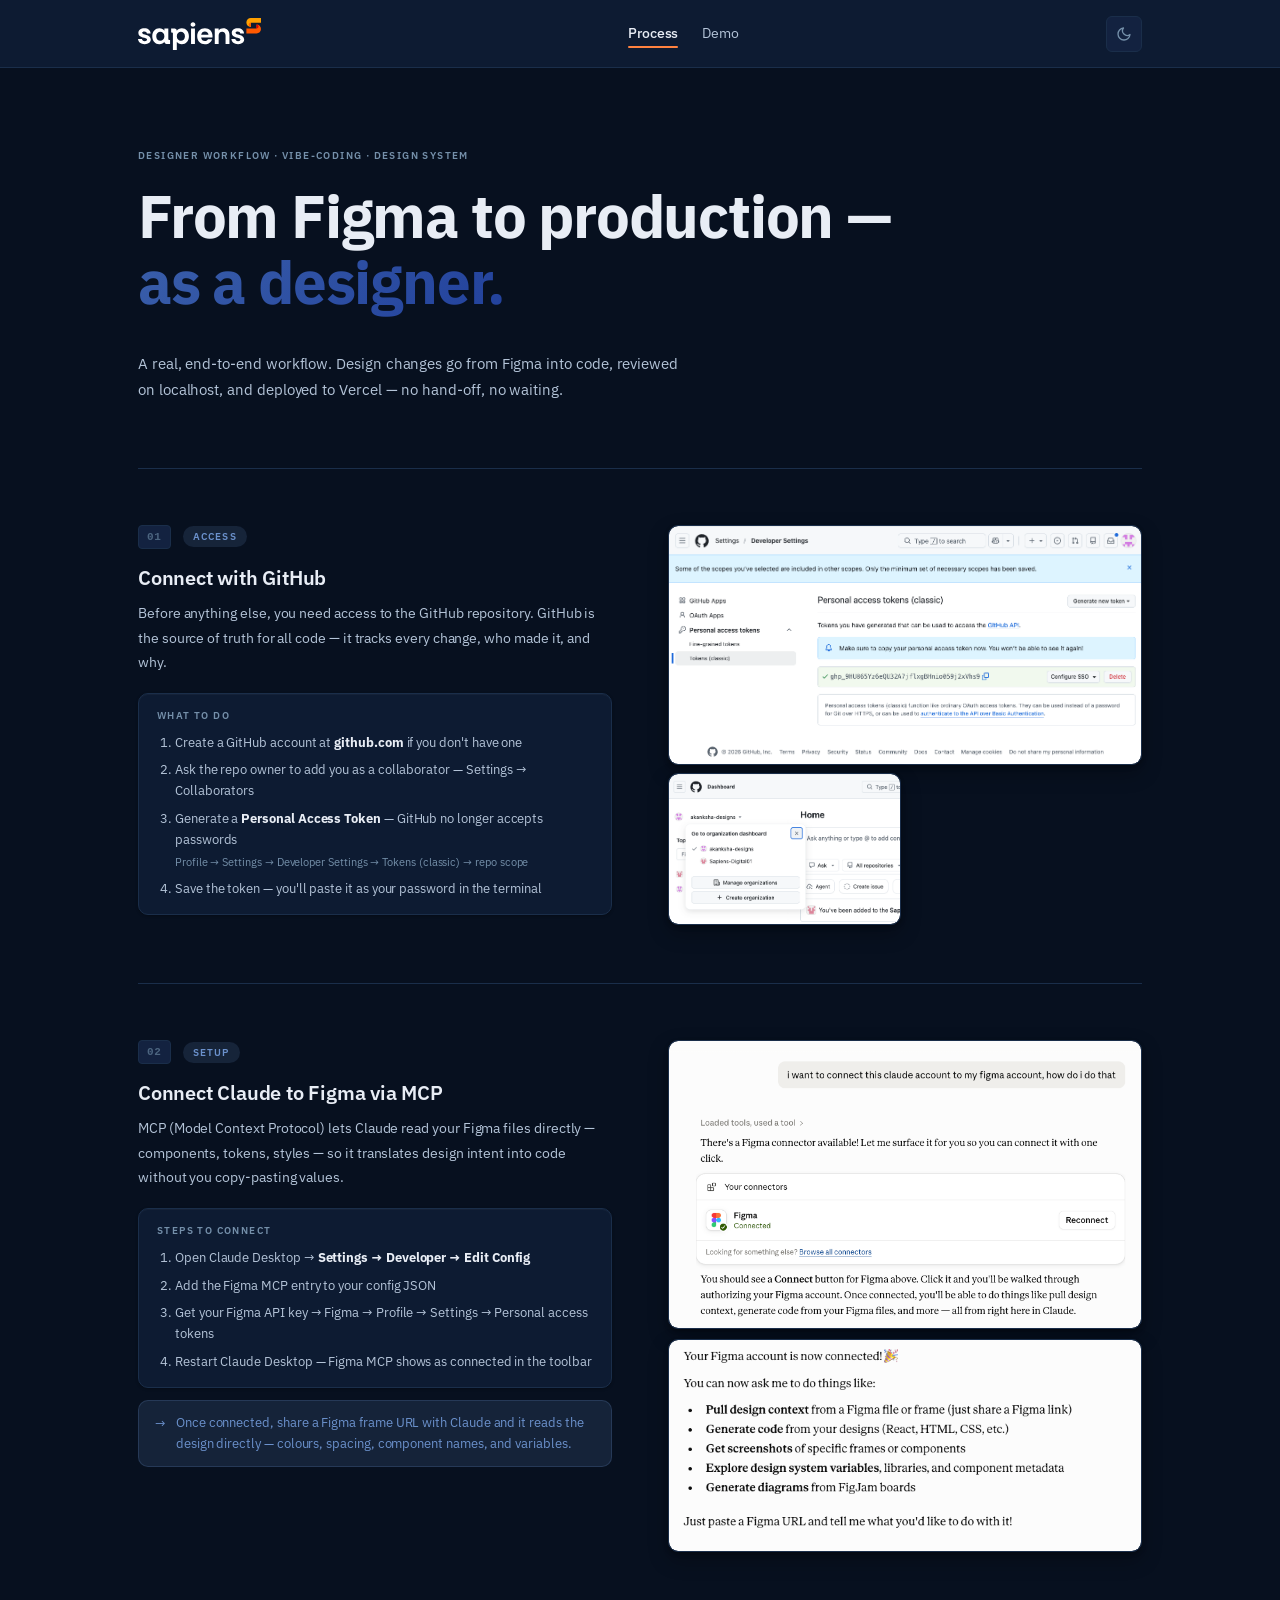
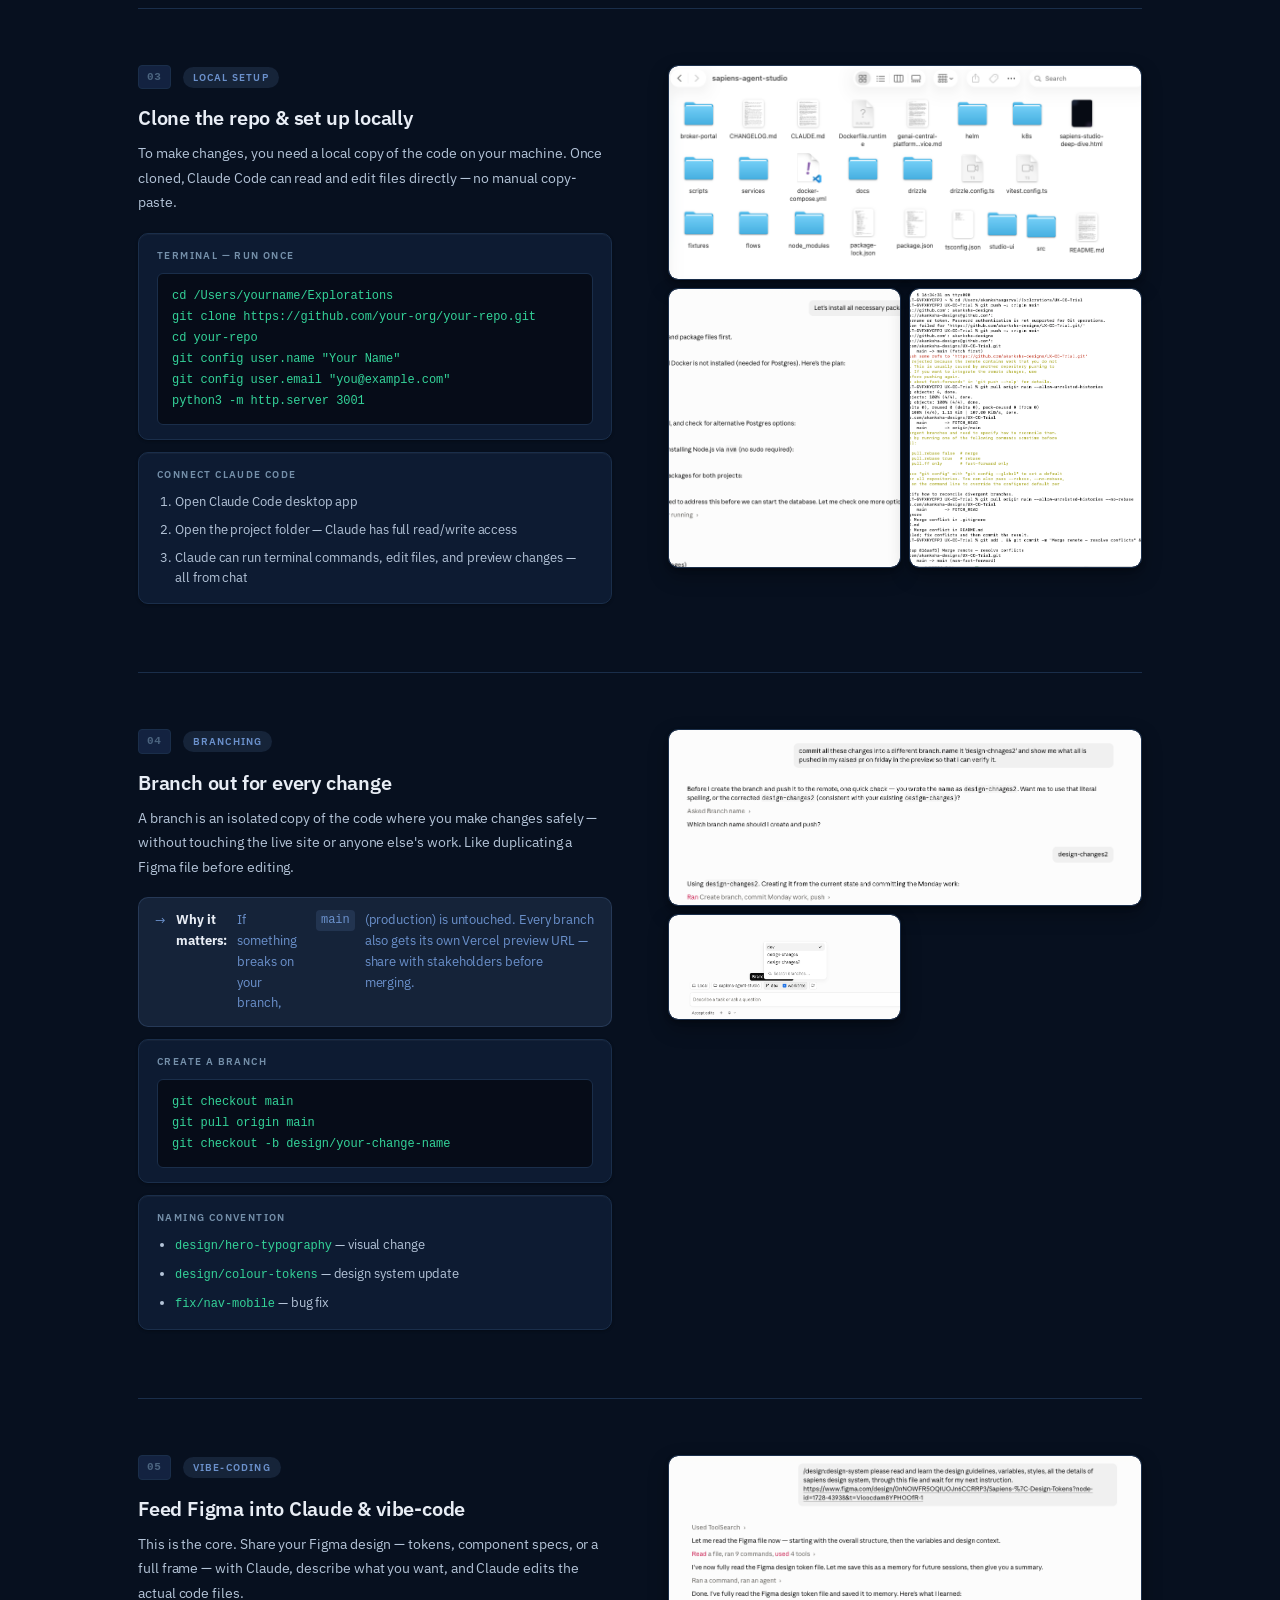
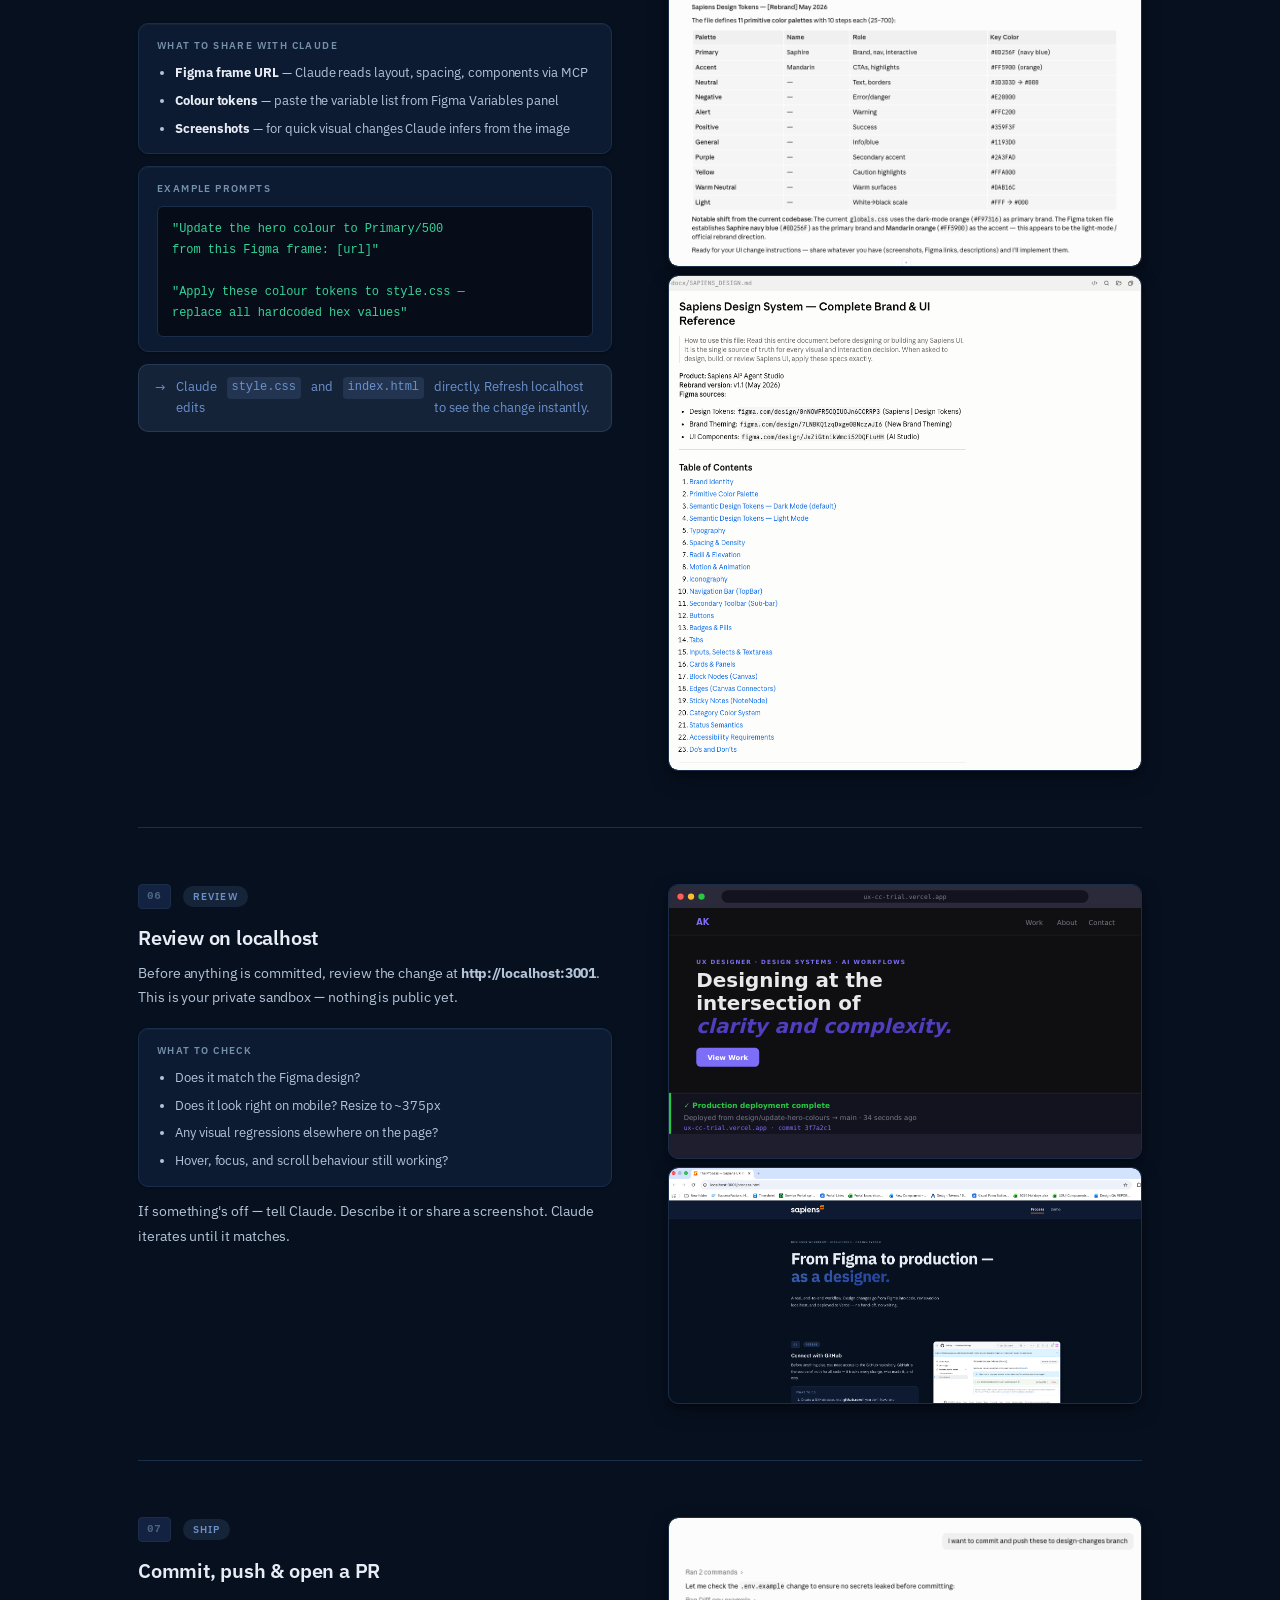
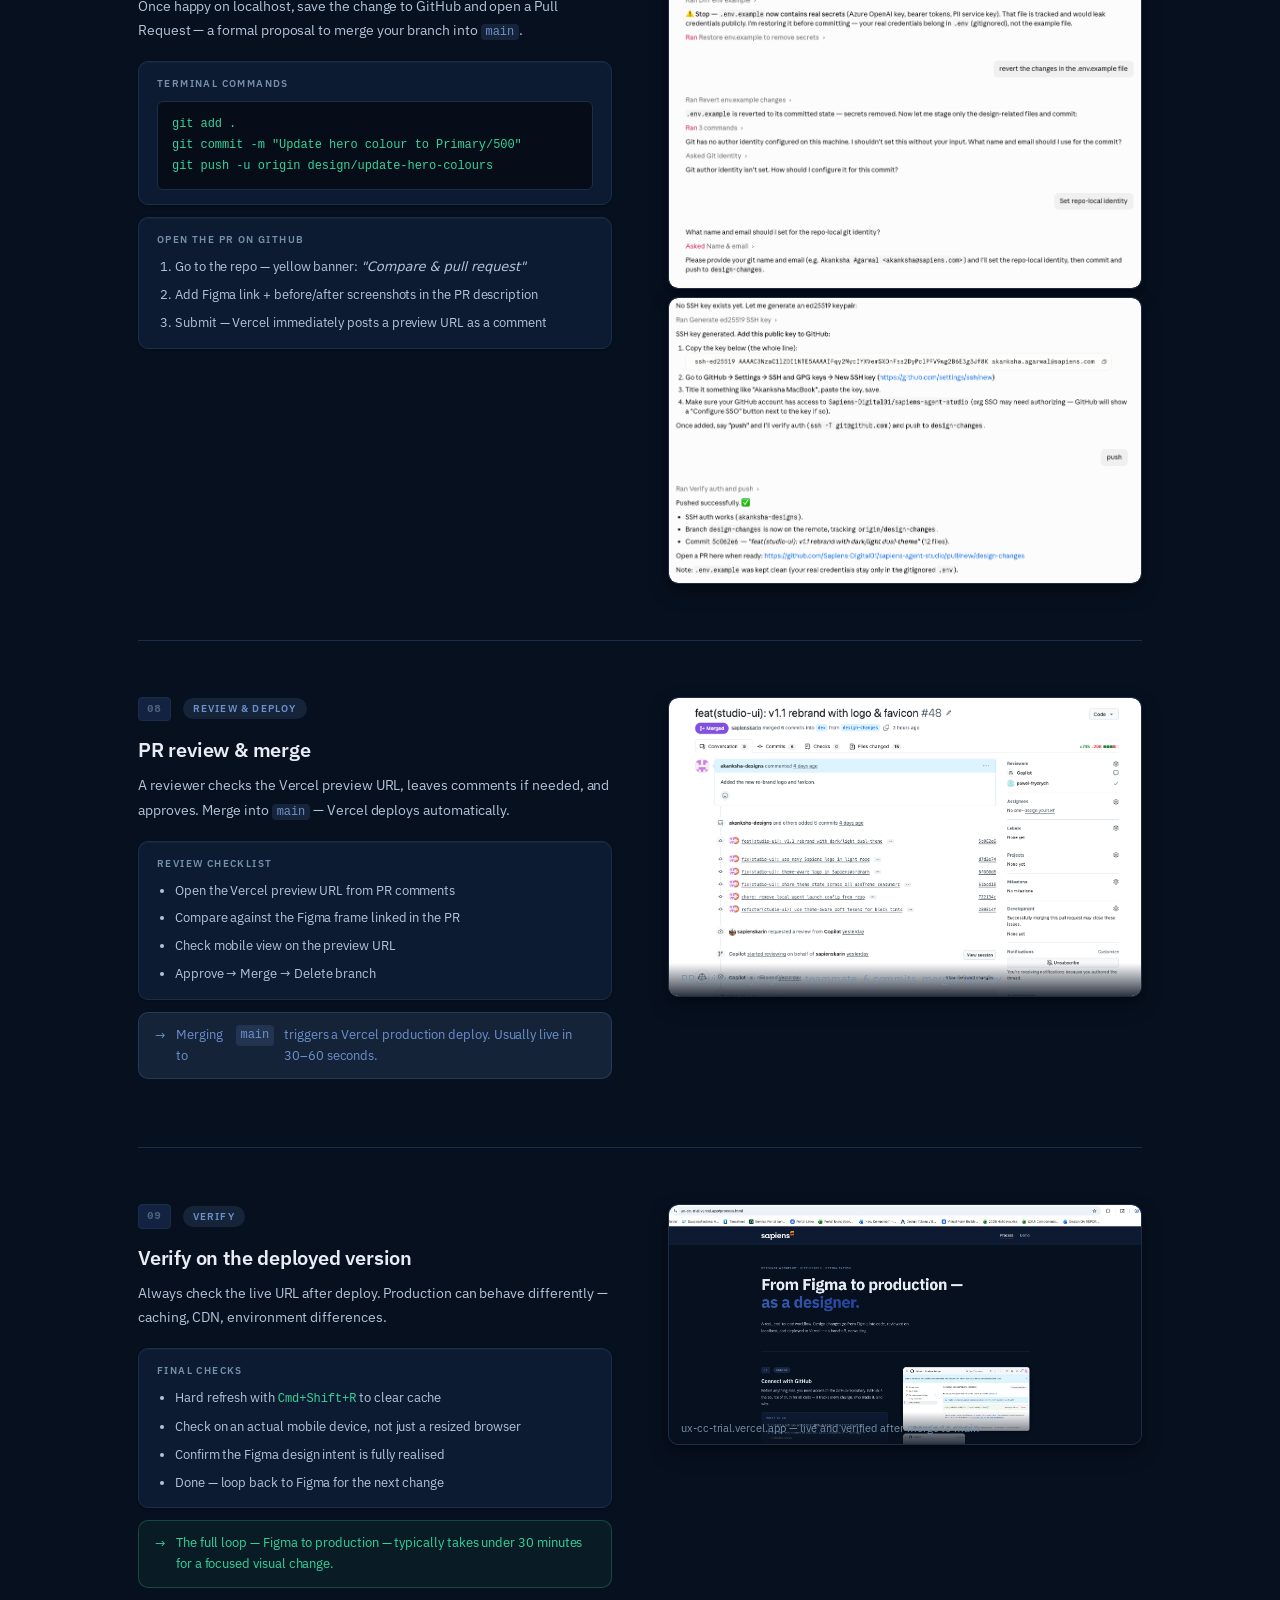
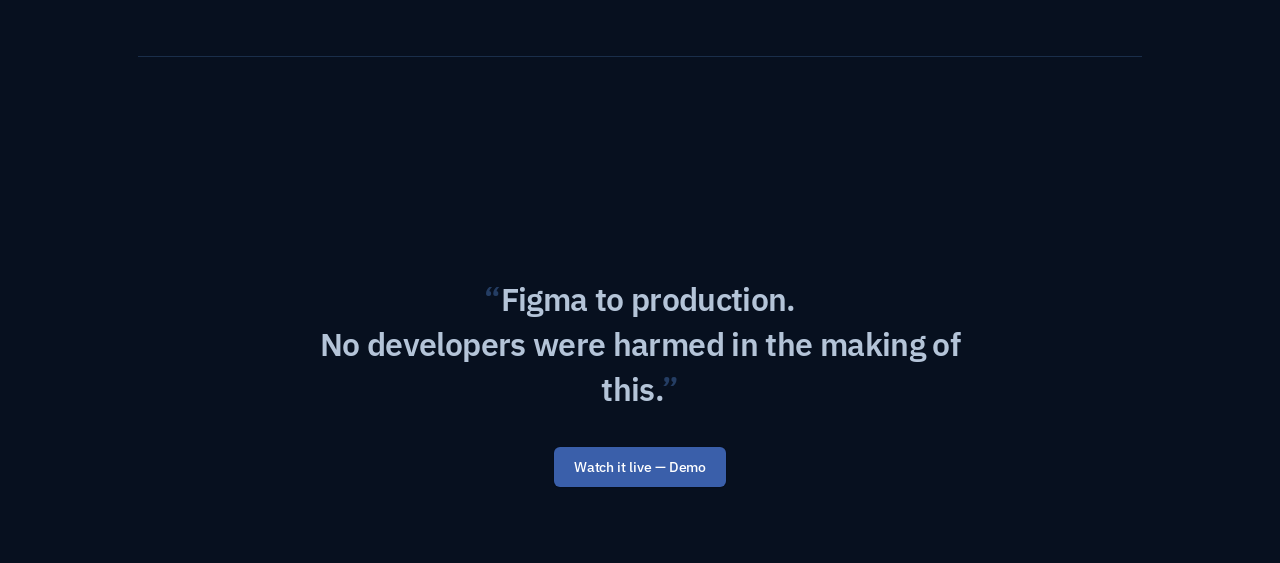
==== commit b522be14: "Add light/dark mode toggle with Sapiens nav spec - Light mode CSS tokens from Figma (nav bg #ECECEC," ====
--- a/index.html
+++ b/index.html
@@ -7,15 +7,34 @@
   <link rel="icon" type="image/svg+xml" href="favicon.svg" />
   <link rel="stylesheet" href="style.css" />
   <link rel="stylesheet" href="process.css" />
+  <script>
+    (function(){
+      var t = localStorage.getItem('theme') || 'dark';
+      document.documentElement.setAttribute('data-theme', t);
+    })();
+  </script>
 </head>
 <body>
   <header class="site-header">
     <nav class="nav">
-      <a href="index.html" class="nav-logo"><img src="images/sapiens-logo.svg" alt="Sapiens" /></a>
+      <a href="index.html" class="nav-logo">
+        <img src="images/sapiens-logo.svg" alt="Sapiens" class="logo-dark" />
+        <img src="images/sapiens-logo-light.svg" alt="Sapiens" class="logo-light" />
+      </a>
       <ul class="nav-links">
         <li><a href="index.html" class="active">Process</a></li>
         <li><a href="demo.html">Demo</a></li>
       </ul>
+      <button class="theme-toggle" aria-label="Toggle light/dark mode" onclick="(function(){var t=document.documentElement.getAttribute('data-theme')==='light'?'dark':'light';document.documentElement.setAttribute('data-theme',t);localStorage.setItem('theme',t);})()">
+        <!-- sun (shown in dark mode to switch to light) -->
+        <svg class="icon-moon" width="16" height="16" viewBox="0 0 24 24" fill="none" stroke="currentColor" stroke-width="2" stroke-linecap="round" stroke-linejoin="round">
+          <path d="M21 12.79A9 9 0 1 1 11.21 3 7 7 0 0 0 21 12.79z"/>
+        </svg>
+        <!-- moon (shown in light mode to switch to dark) -->
+        <svg class="icon-sun" width="16" height="16" viewBox="0 0 24 24" fill="none" stroke="currentColor" stroke-width="2" stroke-linecap="round" stroke-linejoin="round">
+          <circle cx="12" cy="12" r="5"/><line x1="12" y1="1" x2="12" y2="3"/><line x1="12" y1="21" x2="12" y2="23"/><line x1="4.22" y1="4.22" x2="5.64" y2="5.64"/><line x1="18.36" y1="18.36" x2="19.78" y2="19.78"/><line x1="1" y1="12" x2="3" y2="12"/><line x1="21" y1="12" x2="23" y2="12"/><line x1="4.22" y1="19.78" x2="5.64" y2="18.36"/><line x1="18.36" y1="5.64" x2="19.78" y2="4.22"/>
+        </svg>
+      </button>
     </nav>
   </header>
 
--- a/style.css
+++ b/style.css
@@ -79,6 +79,52 @@
   --nav-h:     68px;
 }
 
+/* ── Light mode overrides ── */
+[data-theme="light"] {
+  --bg:              #F4F6FA;
+  --bg-canvas:       #ECEEF3;
+  --surface:         #FFFFFF;
+  --surface-solid:   #ECECEC;
+  --surface-raised:  #F0F2F7;
+  --surface-sunken:  #E8ECF3;
+
+  --border:          #C8D4E4;
+  --border-strong:   #A8BACC;
+  --border-subtle:   #DDE4EE;
+
+  --text-primary:    #121212;
+  --text-secondary:  #001C56;
+  --text-muted:      #4A5A7A;
+  --text-subtle:     #7A8EA8;
+  --text-disabled:   #A8B8CC;
+  --text-on-fill:    #ffffff;
+
+  --primary:         #3A5FAA;
+  --primary-hover:   #2D4F9A;
+  --primary-active:  #1E3D88;
+  --primary-soft:    rgb(58 95 170 / 0.10);
+  --primary-ring:    rgb(58 95 170 / 0.28);
+  --brand:           var(--primary);
+  --brand-fill:      #3A5FAA;
+  --brand-fill-hover:#2D4F9A;
+  --brand-grad-from: #3A5FAA;
+  --brand-grad-to:   #22419C;
+
+  --success:         #059669;
+  --success-soft:    rgb(5 150 105 / 0.10);
+  --warning:         #D97706;
+  --warning-soft:    rgb(217 119 6 / 0.10);
+  --danger:          #DC2626;
+  --danger-soft:     rgb(220 38 38 / 0.10);
+  --info:            #2563EB;
+  --info-soft:       rgb(37 99 235 / 0.10);
+
+  --shadow-sm: 0 1px 2px rgb(0 0 0 / 0.06), 0 1px 0 rgb(255 255 255 / 0.8) inset;
+  --shadow-md: 0 2px 8px rgb(0 0 0 / 0.10), 0 1px 2px rgb(0 0 0 / 0.06);
+  --shadow-lg: 0 4px 16px rgb(0 0 0 / 0.12), 0 2px 4px rgb(0 0 0 / 0.08);
+  --shadow-btn: 0 1px 2px rgb(0 0 0 / 0.12), 0 1px 0 rgb(255 255 255 / 0.5) inset;
+}
+
 /* ── Reset ── */
 *, *::before, *::after { box-sizing: border-box; margin: 0; padding: 0; }
 html { scroll-behavior: smooth; }
@@ -164,6 +210,44 @@
   border-radius: 1px;
   background: var(--nav-underline);
 }
+
+/* ── Theme toggle ── */
+.theme-toggle {
+  display: flex;
+  align-items: center;
+  justify-content: center;
+  width: 36px;
+  height: 36px;
+  border-radius: var(--radius-sm);
+  border: 1px solid var(--border);
+  background: var(--surface-raised);
+  color: var(--text-muted);
+  cursor: pointer;
+  transition: background var(--duration-fast) var(--ease),
+              border-color var(--duration-fast) var(--ease),
+              color var(--duration-fast) var(--ease);
+  flex-shrink: 0;
+}
+
+.theme-toggle:hover {
+  background: var(--surface);
+  border-color: var(--border-strong);
+  color: var(--text-primary);
+}
+
+.theme-toggle svg { display: block; }
+
+/* Show correct icon per mode */
+.theme-toggle .icon-sun  { display: none; }
+.theme-toggle .icon-moon { display: block; }
+[data-theme="light"] .theme-toggle .icon-sun  { display: block; }
+[data-theme="light"] .theme-toggle .icon-moon { display: none; }
+
+/* Light mode: logo swap */
+.nav-logo .logo-dark  { display: block; }
+.nav-logo .logo-light { display: none; }
+[data-theme="light"] .nav-logo .logo-dark  { display: none; }
+[data-theme="light"] .nav-logo .logo-light { display: block; }
 
 /* ── Hero ── */
 .hero {
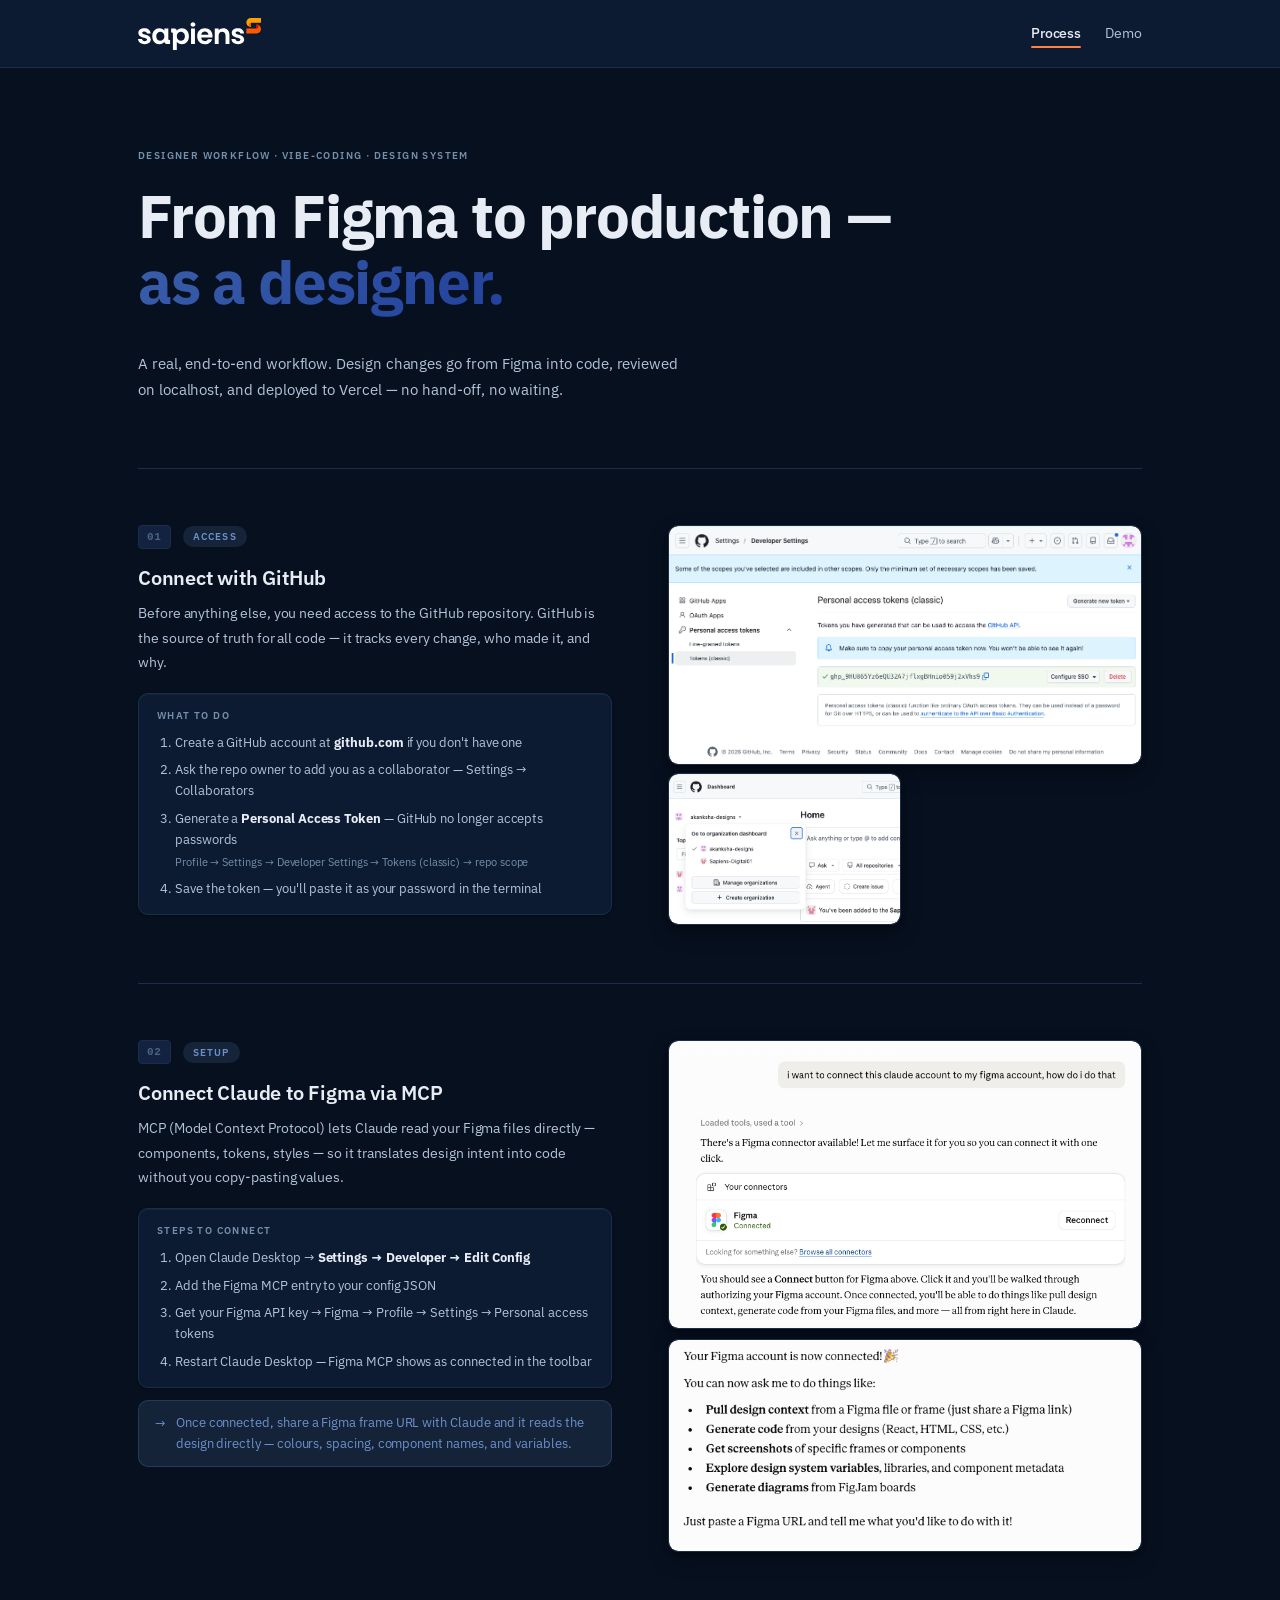
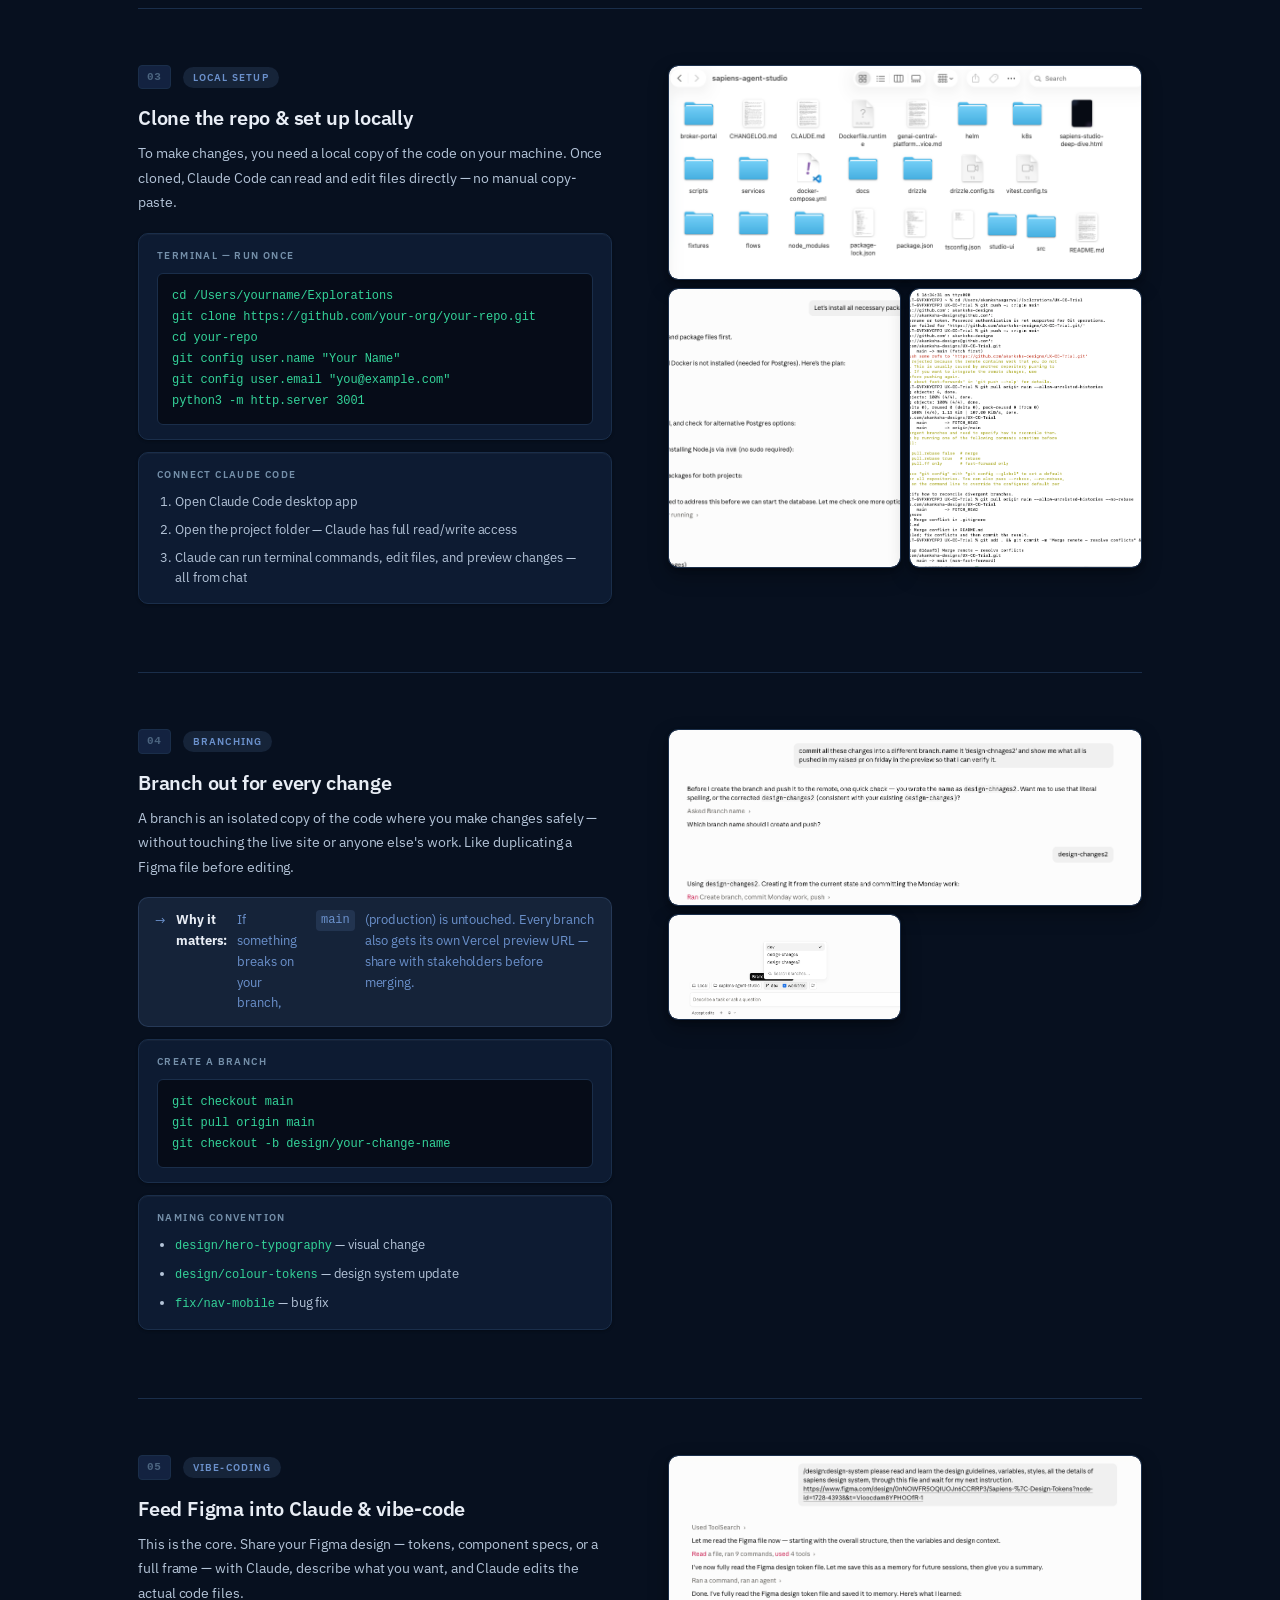
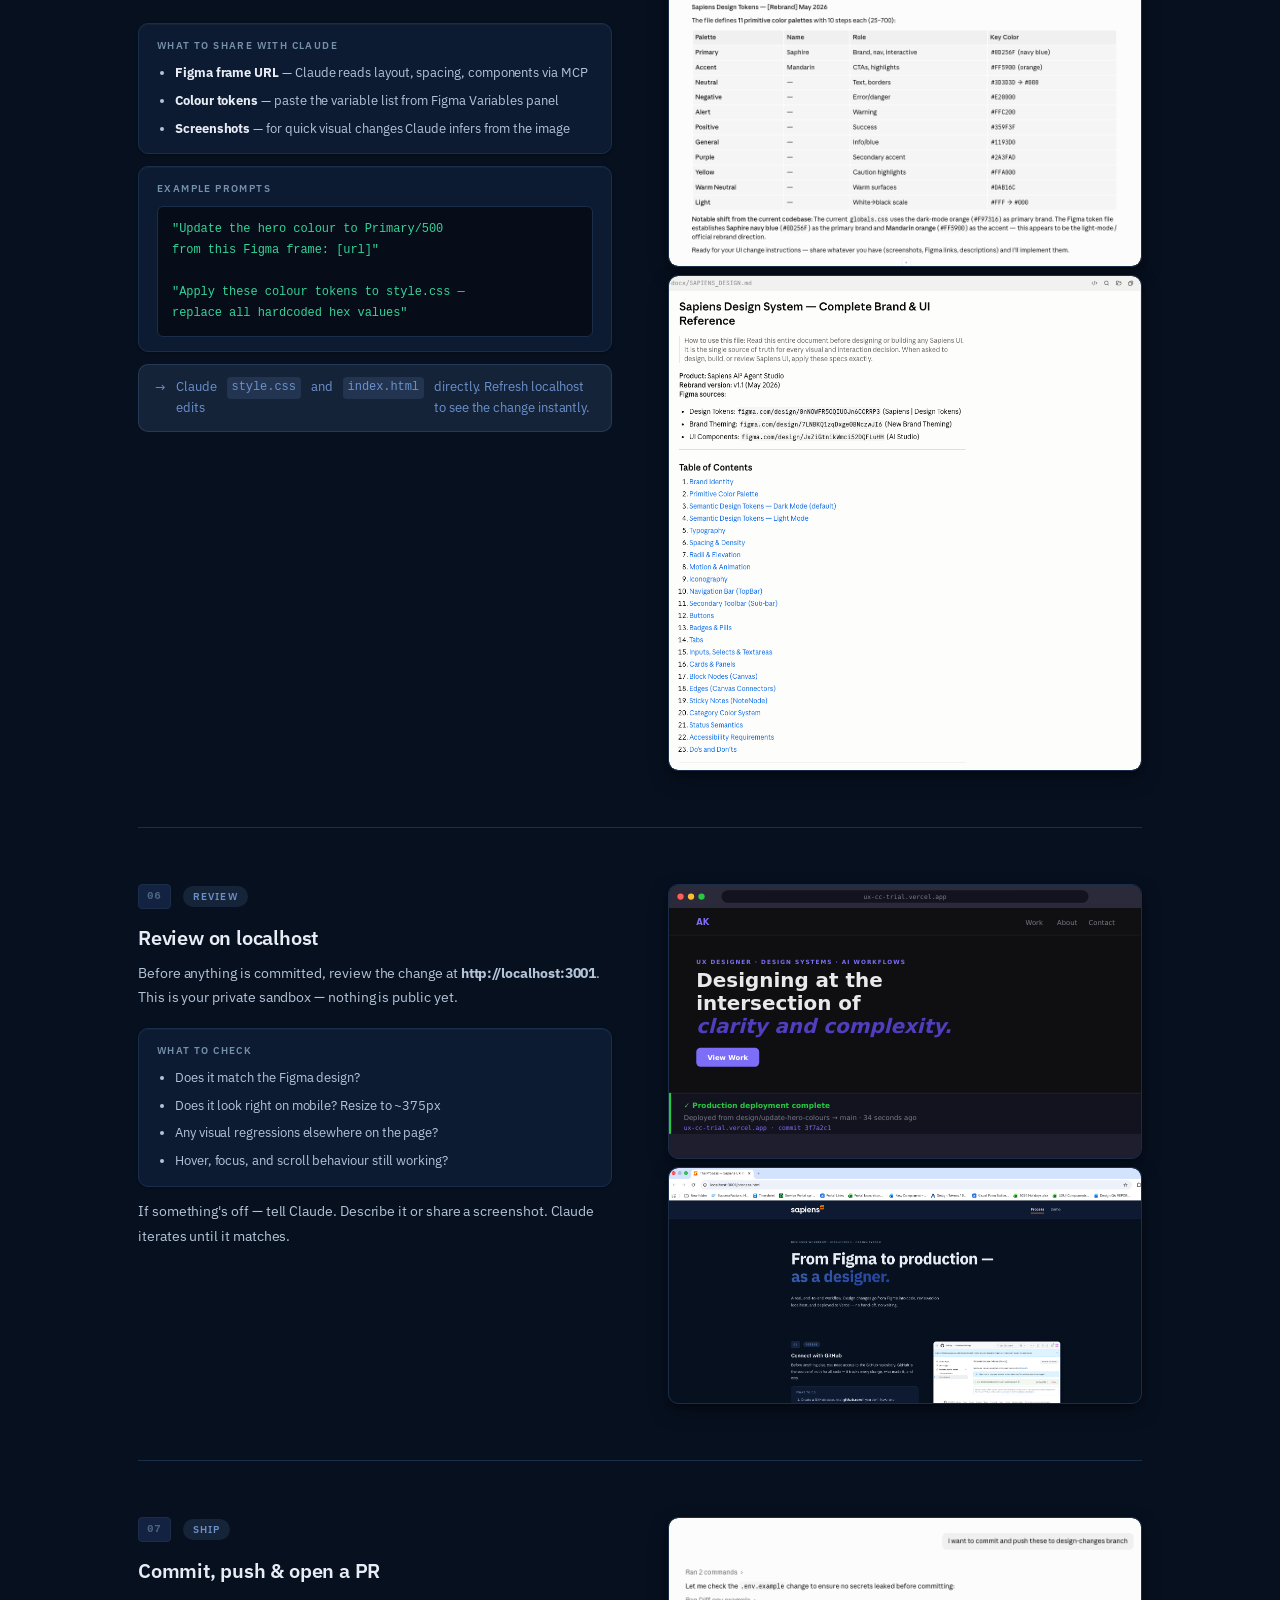
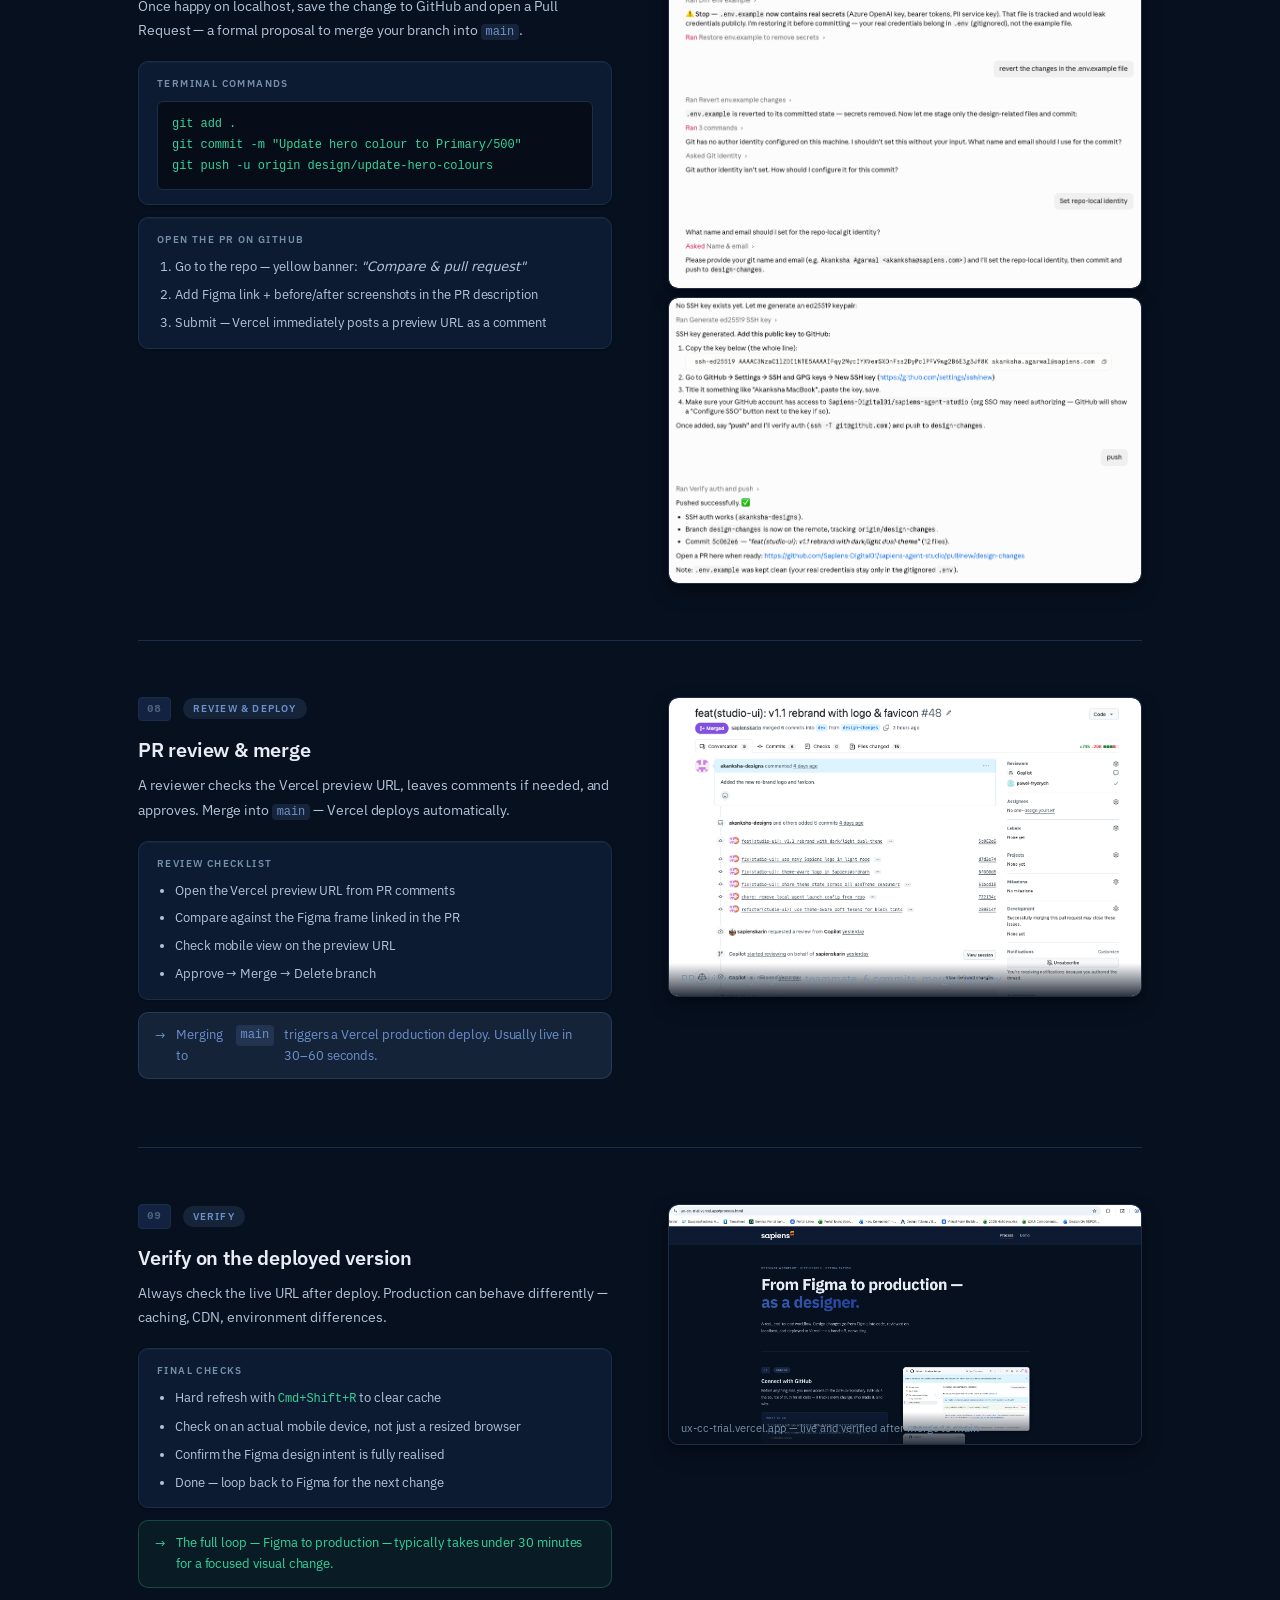
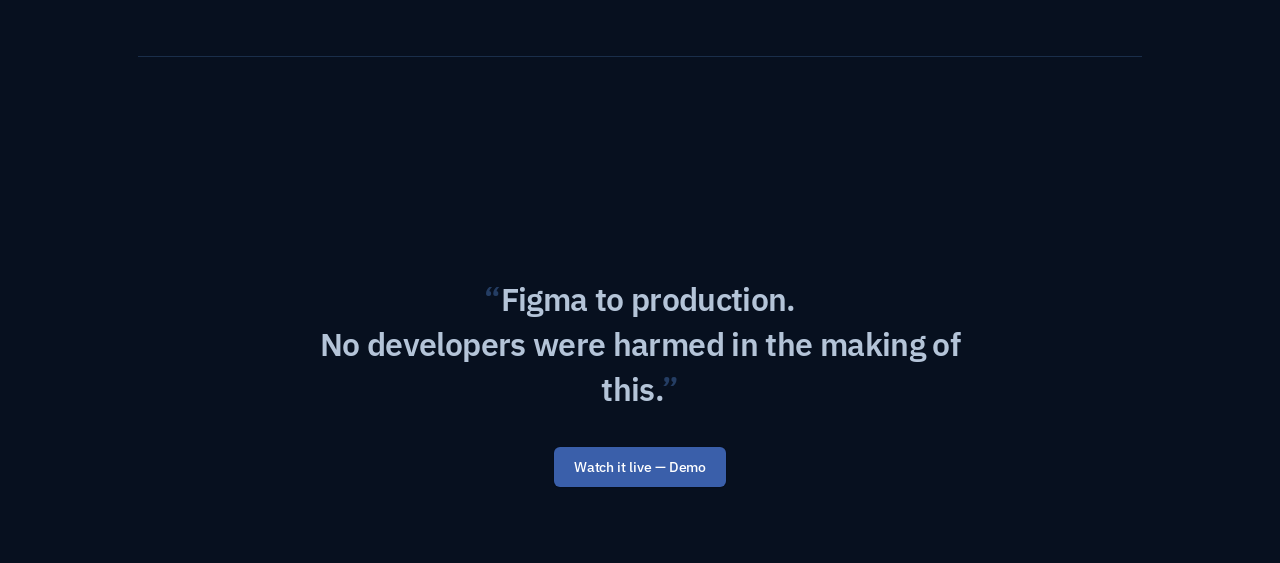
==== commit 288e4494: "Revert "Add light/dark mode toggle with Sapiens nav spec" This reverts commit b522be147fc1901d4dbd65" ====
--- a/index.html
+++ b/index.html
@@ -7,34 +7,15 @@
   <link rel="icon" type="image/svg+xml" href="favicon.svg" />
   <link rel="stylesheet" href="style.css" />
   <link rel="stylesheet" href="process.css" />
-  <script>
-    (function(){
-      var t = localStorage.getItem('theme') || 'dark';
-      document.documentElement.setAttribute('data-theme', t);
-    })();
-  </script>
 </head>
 <body>
   <header class="site-header">
     <nav class="nav">
-      <a href="index.html" class="nav-logo">
-        <img src="images/sapiens-logo.svg" alt="Sapiens" class="logo-dark" />
-        <img src="images/sapiens-logo-light.svg" alt="Sapiens" class="logo-light" />
-      </a>
+      <a href="index.html" class="nav-logo"><img src="images/sapiens-logo.svg" alt="Sapiens" /></a>
       <ul class="nav-links">
         <li><a href="index.html" class="active">Process</a></li>
         <li><a href="demo.html">Demo</a></li>
       </ul>
-      <button class="theme-toggle" aria-label="Toggle light/dark mode" onclick="(function(){var t=document.documentElement.getAttribute('data-theme')==='light'?'dark':'light';document.documentElement.setAttribute('data-theme',t);localStorage.setItem('theme',t);})()">
-        <!-- sun (shown in dark mode to switch to light) -->
-        <svg class="icon-moon" width="16" height="16" viewBox="0 0 24 24" fill="none" stroke="currentColor" stroke-width="2" stroke-linecap="round" stroke-linejoin="round">
-          <path d="M21 12.79A9 9 0 1 1 11.21 3 7 7 0 0 0 21 12.79z"/>
-        </svg>
-        <!-- moon (shown in light mode to switch to dark) -->
-        <svg class="icon-sun" width="16" height="16" viewBox="0 0 24 24" fill="none" stroke="currentColor" stroke-width="2" stroke-linecap="round" stroke-linejoin="round">
-          <circle cx="12" cy="12" r="5"/><line x1="12" y1="1" x2="12" y2="3"/><line x1="12" y1="21" x2="12" y2="23"/><line x1="4.22" y1="4.22" x2="5.64" y2="5.64"/><line x1="18.36" y1="18.36" x2="19.78" y2="19.78"/><line x1="1" y1="12" x2="3" y2="12"/><line x1="21" y1="12" x2="23" y2="12"/><line x1="4.22" y1="19.78" x2="5.64" y2="18.36"/><line x1="18.36" y1="5.64" x2="19.78" y2="4.22"/>
-        </svg>
-      </button>
     </nav>
   </header>
 
--- a/style.css
+++ b/style.css
@@ -79,52 +79,6 @@
   --nav-h:     68px;
 }
 
-/* ── Light mode overrides ── */
-[data-theme="light"] {
-  --bg:              #F4F6FA;
-  --bg-canvas:       #ECEEF3;
-  --surface:         #FFFFFF;
-  --surface-solid:   #ECECEC;
-  --surface-raised:  #F0F2F7;
-  --surface-sunken:  #E8ECF3;
-
-  --border:          #C8D4E4;
-  --border-strong:   #A8BACC;
-  --border-subtle:   #DDE4EE;
-
-  --text-primary:    #121212;
-  --text-secondary:  #001C56;
-  --text-muted:      #4A5A7A;
-  --text-subtle:     #7A8EA8;
-  --text-disabled:   #A8B8CC;
-  --text-on-fill:    #ffffff;
-
-  --primary:         #3A5FAA;
-  --primary-hover:   #2D4F9A;
-  --primary-active:  #1E3D88;
-  --primary-soft:    rgb(58 95 170 / 0.10);
-  --primary-ring:    rgb(58 95 170 / 0.28);
-  --brand:           var(--primary);
-  --brand-fill:      #3A5FAA;
-  --brand-fill-hover:#2D4F9A;
-  --brand-grad-from: #3A5FAA;
-  --brand-grad-to:   #22419C;
-
-  --success:         #059669;
-  --success-soft:    rgb(5 150 105 / 0.10);
-  --warning:         #D97706;
-  --warning-soft:    rgb(217 119 6 / 0.10);
-  --danger:          #DC2626;
-  --danger-soft:     rgb(220 38 38 / 0.10);
-  --info:            #2563EB;
-  --info-soft:       rgb(37 99 235 / 0.10);
-
-  --shadow-sm: 0 1px 2px rgb(0 0 0 / 0.06), 0 1px 0 rgb(255 255 255 / 0.8) inset;
-  --shadow-md: 0 2px 8px rgb(0 0 0 / 0.10), 0 1px 2px rgb(0 0 0 / 0.06);
-  --shadow-lg: 0 4px 16px rgb(0 0 0 / 0.12), 0 2px 4px rgb(0 0 0 / 0.08);
-  --shadow-btn: 0 1px 2px rgb(0 0 0 / 0.12), 0 1px 0 rgb(255 255 255 / 0.5) inset;
-}
-
 /* ── Reset ── */
 *, *::before, *::after { box-sizing: border-box; margin: 0; padding: 0; }
 html { scroll-behavior: smooth; }
@@ -210,44 +164,6 @@
   border-radius: 1px;
   background: var(--nav-underline);
 }
-
-/* ── Theme toggle ── */
-.theme-toggle {
-  display: flex;
-  align-items: center;
-  justify-content: center;
-  width: 36px;
-  height: 36px;
-  border-radius: var(--radius-sm);
-  border: 1px solid var(--border);
-  background: var(--surface-raised);
-  color: var(--text-muted);
-  cursor: pointer;
-  transition: background var(--duration-fast) var(--ease),
-              border-color var(--duration-fast) var(--ease),
-              color var(--duration-fast) var(--ease);
-  flex-shrink: 0;
-}
-
-.theme-toggle:hover {
-  background: var(--surface);
-  border-color: var(--border-strong);
-  color: var(--text-primary);
-}
-
-.theme-toggle svg { display: block; }
-
-/* Show correct icon per mode */
-.theme-toggle .icon-sun  { display: none; }
-.theme-toggle .icon-moon { display: block; }
-[data-theme="light"] .theme-toggle .icon-sun  { display: block; }
-[data-theme="light"] .theme-toggle .icon-moon { display: none; }
-
-/* Light mode: logo swap */
-.nav-logo .logo-dark  { display: block; }
-.nav-logo .logo-light { display: none; }
-[data-theme="light"] .nav-logo .logo-dark  { display: none; }
-[data-theme="light"] .nav-logo .logo-light { display: block; }
 
 /* ── Hero ── */
 .hero {
